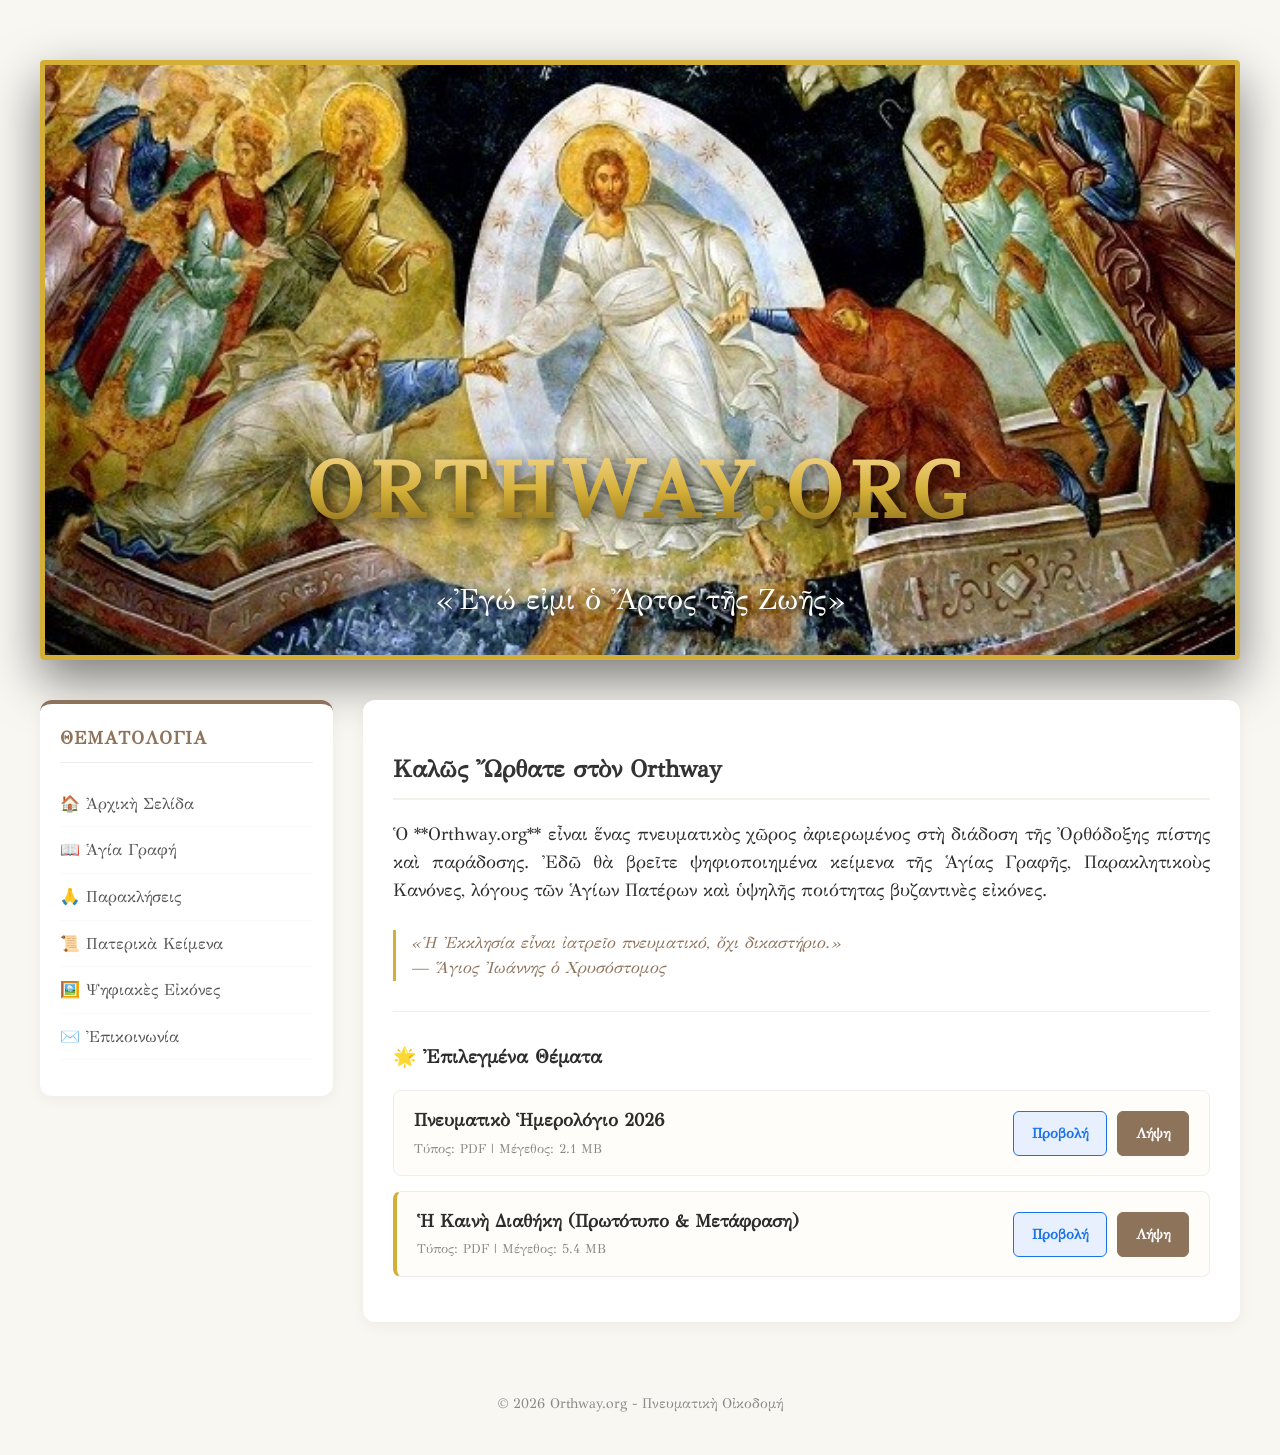
==== index.html @ e80112c0 "first" ====
<!DOCTYPE html>
<html lang="el">
<head>
    <meta charset="UTF-8">
    <meta name="viewport" content="width=device-width, initial-scale=1.0">
    <title>Orthway.org | Ἡ Ὀρθόδοξη Ὁδός</title>
    <link href="https://fonts.googleapis.com/css2?family=GFS+Didot&display=swap" rel="stylesheet">
    <link rel="stylesheet" href="style.css">
</head>
<body>

    <header class="main-header">
        <h1>Orthway.org</h1>
        <p id="quote-display">«Ἐγώ εἰμι τὸ Α καὶ τὸ Ω, ὁ πρῶτος καὶ ὁ ἔσχατος, ἡ ἀρχὴ καὶ τὸ τέλος, ὁ Ὤν καὶ ὁ Ἦν καὶ ὁ ἐρχόμενος, ὁ Παντοκράτωρ, ὁ ζῶν καὶ ἐγενόμην νεκρός, καὶ ἰδοὺ ζῶν εἰμι εἰς τοὺς αἰῶνας τῶν αἰώνων.»</p>
    </header>

    <div class="wrapper">
        <aside class="sidebar">
    <div class="sidebar-box">
        <h3>ΘΕΜΑΤΟΛΟΓΙΑ</h3>
        <ul>
            <li><a href="index.html">🏠 Ἀρχικὴ Σελίδα</a></li>
            <li><a href="biblos.html">📖 Ἁγία Γραφή</a></li>
            <li><a href="parakliseis.html">🙏 Παρακλήσεις</a></li>
            <li><a href="paterika.html">📜 Πατερικὰ Κείμενα</a></li>
            <li><a href="eikones.html">🖼️ Ψηφιακὲς Εἰκόνες</a></li>
            <li><a href="contact.html">✉️ Ἐπικοινωνία</a></li>
        </ul>
    </div>
</aside>

        <main class="main-content">
            <div class="content-card">
                <h2>Καλῶς Ὤρθατε στὸν Orthway</h2>
                <p style="font-size: 1.1rem; text-align: justify;">
                    Ὁ **Orthway.org** εἶναι ἕνας πνευματικὸς χῶρος ἀφιερωμένος στὴ διάδοση τῆς Ὀρθόδοξης πίστης καὶ παράδοσης. 
                    Ἐδῶ θὰ βρεῖτε ψηφιοποιημένα κείμενα τῆς Ἁγίας Γραφῆς, Παρακλητικοὺς Κανόνες, 
                    λόγους τῶν Ἁγίων Πατέρων καὶ ὑψηλῆς ποιότητας βυζαντινὲς εἰκόνες.
                </p>
                
                <p style="font-style: italic; color: #8e735b; border-left: 3px solid #d4af37; padding-left: 15px; margin: 25px 0;">
                    «Ἡ Ἐκκλησία εἶναι ἰατρεῖο πνευματικό, ὄχι δικαστήριο.» <br>
                    — Ἅγιος Ἰωάννης ὁ Χρυσόστομος
                </p>

                <hr style="border: 0; border-top: 1px solid #eee; margin: 30px 0;">

                <h3>🌟 Ἐπιλεγμένα Θέματα</h3>
                <div class="file-item">
                    <div class="file-info">
                        <span>Πνευματικὸ Ἡμερολόγιο 2026</span>
                        <small>Τύπος: PDF | Μέγεθος: 2.1 MB</small>
                    </div>
                    <div class="button-group">
                        <a href="arxeia/calendar_2026.pdf" target="_blank" class="btn btn-view">Προβολή</a>
                        <a href="arxeia/calendar_2026.pdf" download class="btn btn-download">Λήψη</a>
                    </div>
                </div>

                <div class="file-item" style="border-left: 4px solid #d4af37;">
                    <div class="file-info">
                        <span>Ἡ Καινὴ Διαθήκη (Πρωτότυπο & Μετάφραση)</span>
                        <small>Τύπος: PDF | Μέγεθος: 5.4 MB</small>
                    </div>
                    <div class="button-group">
                        <a href="arxeia/kaini_diathiki.pdf" target="_blank" class="btn btn-view">Προβολή</a>
                        <a href="arxeia/kaini_diathiki.pdf" download class="btn btn-download">Λήψη</a>
                    </div>
                </div>
            </div>
        </main>
    </div>

    <footer>
        &copy; 2026 Orthway.org - Πνευματικὴ Οἰκοδομή
    </footer>

    <script src="script.js"></script>
</body>
</html>
---- style.css ----
/* =========================================
   Βασικές Ρυθμίσεις Σελίδας
   ========================================= */
body {
    font-family: 'GFS Didot', 'Segoe UI', serif;
    margin: 0;
    padding: 0;
    background-color: #f9f7f2; /* Χρώμα παλαιού χαρτιού */
    color: #2c2c2c;
    line-height: 1.6;
}

/* =========================================
   Header - Η Εικόνα 1200x600 με Χρυσό Πλαίσιο
   ========================================= */
.main-header {
    background: url('anastasi.jpg');
    background-size: cover;
    background-position: center;
    
    width: 1200px;
    height: 600px;
    max-width: 95%; /* Για συμβατότητα με μικρότερες οθόνες */
    
    margin: 60px auto 40px auto; 
    border: 5px solid #d4af37; /* Χρυσό Πλαίσιο */
    box-sizing: border-box; 
    
    display: flex;
    flex-direction: column;
    padding-bottom: 520px;
    align-items: flex-end;
    
    justify-content: flex-end;
    
    align-items: center;
    
	 padding-bottom: 0px;
	 box-sizing: border-box;

    border-radius: 4px;
    box-shadow: 0 20px 50px rgba(0,0,0,0.5);
}

/* Ο Τίτλος ORTHWAY με Μεταλλικό Χρυσό Εφέ */
.main-header h1 {
    font-family: 'GFS Didot', serif;
    font-size: 5rem;
    margin: 0;
    letter-spacing: 8px;
    text-transform: uppercase;
    font-weight: bold;

    /* Gradient για εφέ χρυσού φύλλου */
    background: linear-gradient(to bottom, #f1d388 20%, #d4af37 50%, #8a6d1d 80%);
    -webkit-background-clip: text;
    -webkit-text-fill-color: transparent;
    
    /* Σκιά που δεν επηρεάζει το εσωτερικό των γραμμάτων */
    filter: drop-shadow(4px 4px 8px rgba(0,0,0,0.8));
}

/* Το Πολυτονικό Απόφθεγμα κάτω από τον τίτλο */
#quote-display {
    font-family: 'GFS Didot', serif;
    font-size: 1.8rem;
    margin-top: 25px;
    color: #ffffff;
    text-shadow: 2px 2px 10px rgba(0,0,0,1);
    max-width: 85%;
    line-height: 1.4;
    min-height: 1.6em;
    animation: fadeIn 2s;
}

@keyframes fadeIn {
    from { opacity: 0; }
    to { opacity: 1; }
}

/* =========================================
   Layout - Στήλες (Wrapper)
   ========================================= */
.wrapper {
    max-width: 1200px;
    margin: 30px auto;
    display: flex;
    gap: 30px;
    padding: 0 20px;
}

/* Αριστερή Στήλη (Sidebar) */
.sidebar {
    flex: 1;
    min-width: 250px;
}

.sidebar-box {
    background: white;
    padding: 20px;
    border-radius: 12px;
    box-shadow: 0 4px 15px rgba(0,0,0,0.05);
    border-top: 4px solid #8e735b; /* Εκκλησιαστικό καφέ/χρυσό */
}

.sidebar h3 {
    color: #8e735b;
    margin-top: 0;
    border-bottom: 1px solid #eee;
    padding-bottom: 10px;
    font-size: 1.1rem;
    letter-spacing: 1px;
}

.sidebar ul {
    list-style: none;
    padding: 0;
}

.sidebar ul li a {
    text-decoration: none;
    color: #555;
    transition: 0.3s;
    display: block;
    padding: 10px 0;
    border-bottom: 1px solid #fafafa;
}

.sidebar ul li a:hover {
    color: #8e735b;
    padding-left: 8px;
    background-color: #fdfaf5;
}

/* Κυρίως Περιεχόμενο (Δεξιά Στήλη) */
.main-content {
    flex: 3;
}

.content-card {
    background: white;
    padding: 30px;
    border-radius: 12px;
    box-shadow: 0 4px 15px rgba(0,0,0,0.05);
}

.content-card h2 {
    color: #333;
    border-bottom: 2px solid #f4f1ea;
    padding-bottom: 10px;
}

/* =========================================
   Λίστα Αρχείων & Πλήκτρα
   ========================================= */
.file-item {
    background: #fffdf9;
    border: 1px solid #eee;
    border-radius: 8px;
    padding: 15px 20px;
    margin-bottom: 15px;
    display: flex;
    justify-content: space-between;
    align-items: center;
    transition: 0.2s;
}

.file-item:hover {
    border-color: #d4af37;
    transform: translateY(-2px);
}

.file-info span {
    font-weight: bold;
    display: block;
    font-size: 1.1rem;
}

.file-info small {
    color: #888;
}

.button-group {
    display: flex;
    gap: 10px;
}

.btn {
    text-decoration: none;
    padding: 10px 18px;
    border-radius: 6px;
    font-size: 0.9rem;
    font-weight: 600;
    transition: 0.3s;
}

/* Πλήκτρο Viewer */
.btn-view {
    background-color: #e8f0fe;
    color: #1a73e8;
    border: 1px solid #1a73e8;
}

.btn-view:hover {
    background-color: #1a73e8;
    color: white;
}

/* Πλήκτρο Download */
.btn-download {
    background-color: #8e735b;
    color: white;
    border: 1px solid #8e735b;
}

.btn-download:hover {
    background-color: #6f5945;
}

/* =========================================
   Footer & Responsive
   ========================================= */
footer {
    text-align: center;
    padding: 40px;
    color: #888;
    font-size: 0.9rem;
}

@media (max-width: 900px) {
    .wrapper {
        flex-direction: column;
    }
    .main-header {
        height: 450px;
        width: 100%;
    }
    .main-header h1 {
        font-size: 2.5rem;
    }
    .file-item {
        flex-direction: column;
        gap: 15px;
        text-align: center;
    }
}
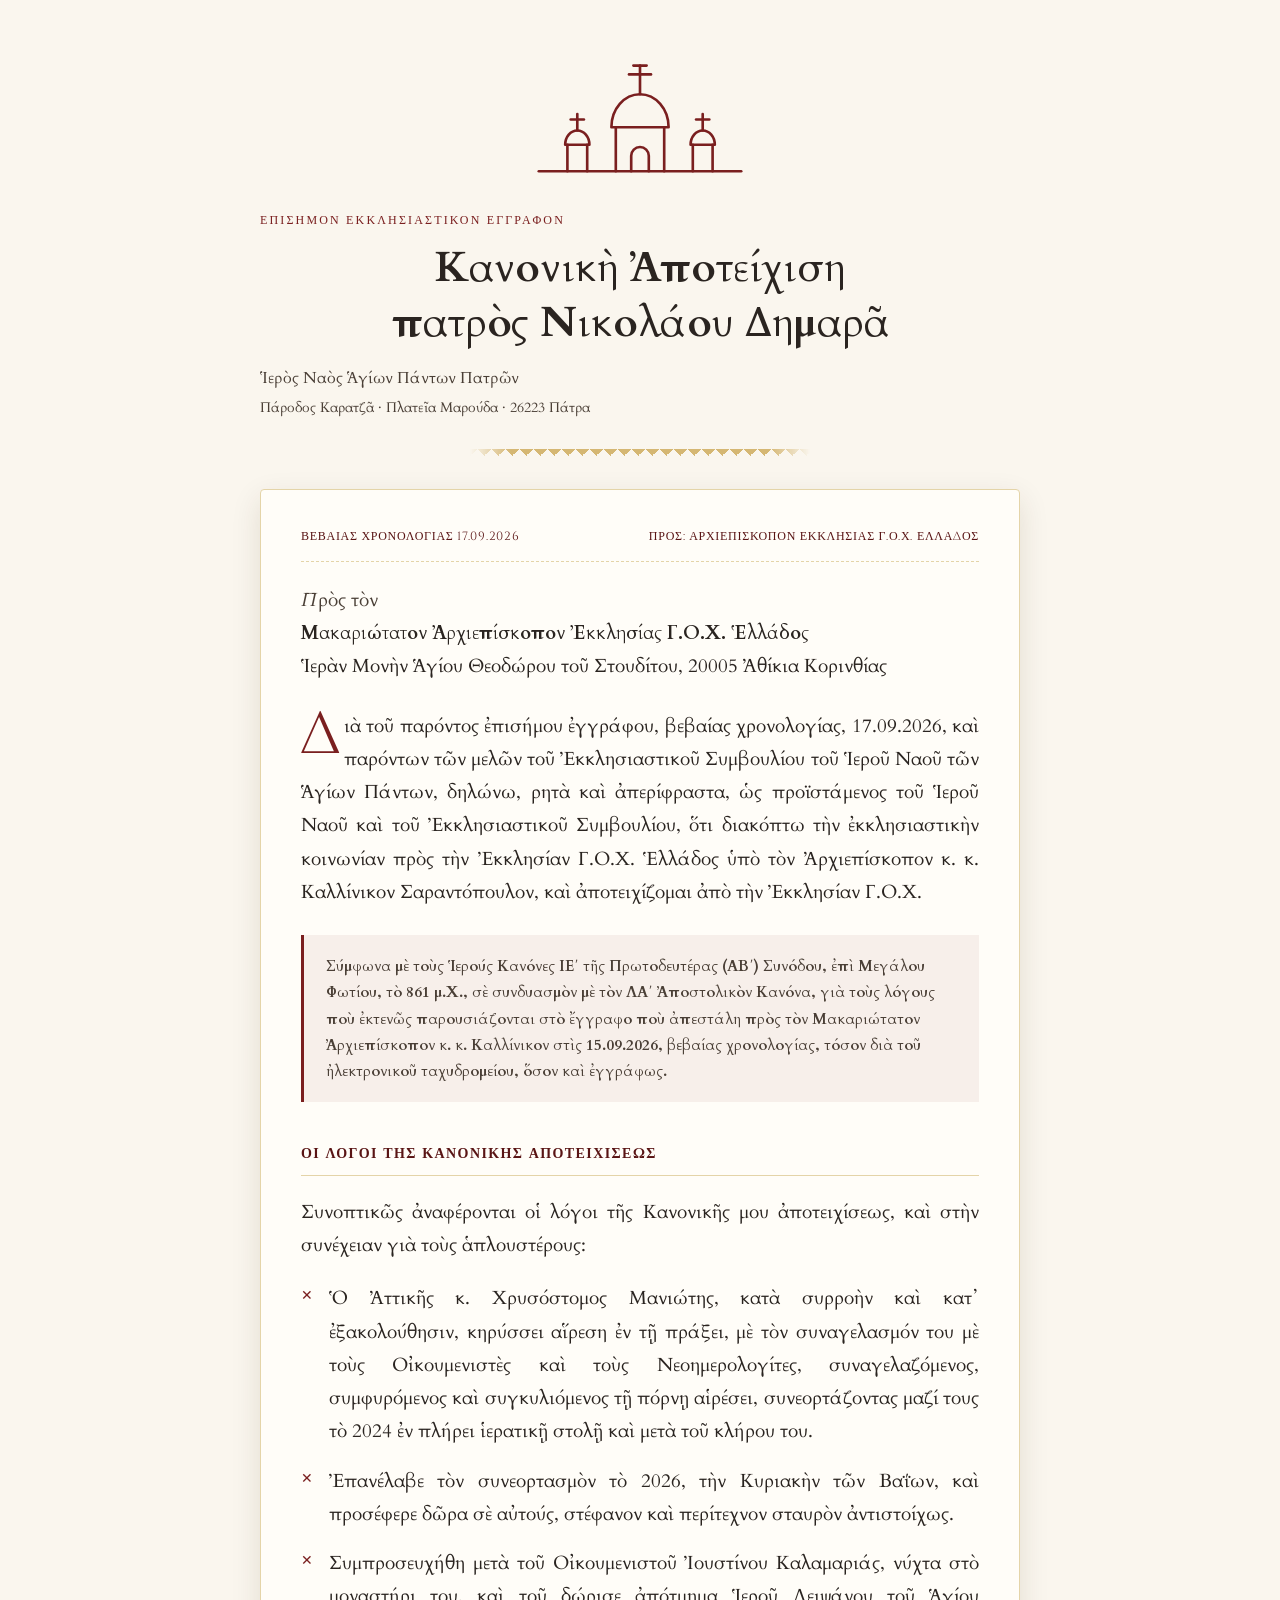
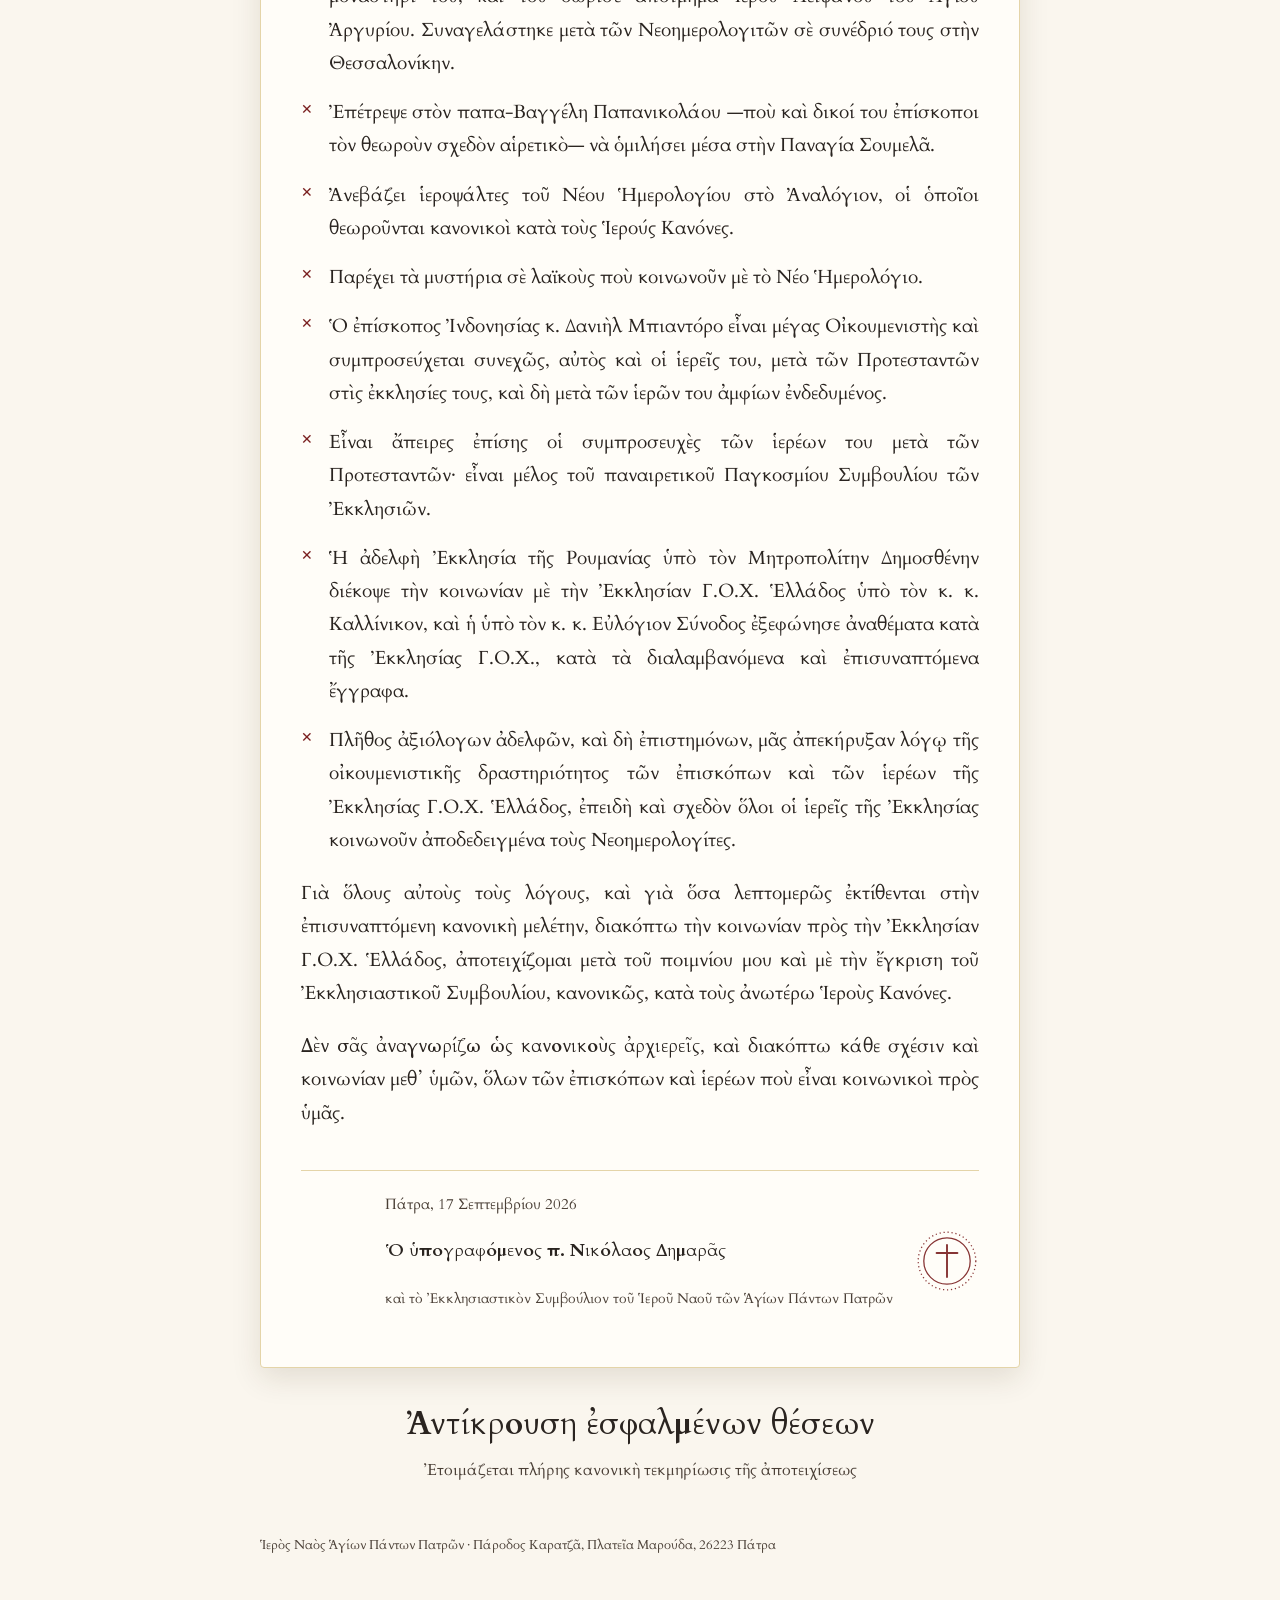
==== commit e4e09fec: "Auto-update: 2026-11-11 00:39:39" ====
--- a/index.html
+++ b/index.html
@@ -1,80 +1,477 @@
 <!DOCTYPE html>
 <html lang="el">
 <head>
-    <meta charset="UTF-8">
-    <meta name="viewport" content="width=device-width, initial-scale=1.0">
-    <title>Orthway.org | Ἡ Ὀρθόδοξη Ὁδός</title>
-    <link href="https://fonts.googleapis.com/css2?family=GFS+Didot&display=swap" rel="stylesheet">
-    <link rel="stylesheet" href="style.css">
+<meta charset="UTF-8">
+<meta name="viewport" content="width=device-width, initial-scale=1.0">
+<title>Κανονική Ἀποτείχιση — Ἱερὸς Ναὸς Ἁγίων Πάντων Πατρῶν</title>
+<meta name="description" content="Ἐπίσημη δήλωση κανονικῆς ἀποτειχίσεως τοῦ π. Νικολάου Δημαρᾶ καὶ τοῦ Ἱεροῦ Ναοῦ Ἁγίων Πάντων Πατρῶν ἀπὸ τὴν Ἐκκλησία Γ.Ο.Χ. Ἑλλάδος.">
+<link rel="preconnect" href="https://fonts.googleapis.com">
+<link rel="preconnect" href="https://fonts.gstatic.com" crossorigin>
+<link href="https://fonts.googleapis.com/css2?family=Cardo:ital@0;1&family=Cinzel:wght@600;700&display=swap" rel="stylesheet">
+<style>
+  :root {
+    --ink: #2a2420;
+    --ink-soft: #4a3f36;
+    --paper: #faf6ee;
+    --paper-panel: #fffdf8;
+    --rule: #c9a24b;
+    --rule-soft: #e4d4a8;
+    --accent: #7a1f1f;
+    --accent-dark: #591414;
+    --shadow: rgba(60, 40, 10, 0.12);
+  }
+
+  @media (prefers-color-scheme: dark) {
+    :root:not([data-theme="light"]) {
+      --ink: #ece4d6;
+      --ink-soft: #cfc3ae;
+      --paper: #1b1712;
+      --paper-panel: #241f18;
+      --rule: #c9a24b;
+      --rule-soft: #4a3f2a;
+      --accent: #e2a15c;
+      --accent-dark: #d99a4e;
+      --shadow: rgba(0, 0, 0, 0.4);
+    }
+  }
+  :root[data-theme="dark"] {
+    --ink: #ece4d6;
+    --ink-soft: #cfc3ae;
+    --paper: #1b1712;
+    --paper-panel: #241f18;
+    --rule: #c9a24b;
+    --rule-soft: #4a3f2a;
+    --accent: #e2a15c;
+    --accent-dark: #d99a4e;
+    --shadow: rgba(0, 0, 0, 0.4);
+  }
+
+  * { box-sizing: border-box; }
+
+  html, body {
+    margin: 0;
+    padding: 0;
+    background: var(--paper);
+    color: var(--ink);
+  }
+
+  body {
+    font-family: 'Cardo', 'Times New Roman', serif;
+    font-size: 19px;
+    line-height: 1.75;
+    padding: 0 16px 64px;
+  }
+
+  .hero {
+    max-width: 760px;
+    margin: 0 auto;
+    padding: 48px 16px 0;
+    text-align: center;
+  }
+  .hero svg {
+    width: 220px;
+    height: auto;
+    color: var(--accent);
+  }
+
+  .divider {
+    height: 14px;
+    max-width: 340px;
+    margin: 26px auto;
+    background-image:
+      linear-gradient(135deg, var(--rule) 25%, transparent 25%),
+      linear-gradient(225deg, var(--rule) 25%, transparent 25%);
+    background-position: 0 0, 0 0;
+    background-size: 14px 14px;
+    background-repeat: repeat-x;
+    opacity: 0.75;
+    mask-image: linear-gradient(90deg, transparent, #000 12%, #000 88%, transparent);
+  }
+
+  header {
+    max-width: 760px;
+    margin: 8px auto 0;
+    text-align: center;
+  }
+
+  .kicker {
+    font-family: 'Cinzel', serif;
+    font-size: 12px;
+    letter-spacing: 0.18em;
+    color: var(--accent);
+    text-transform: uppercase;
+    margin: 0 0 10px;
+  }
+
+  h1 {
+    font-family: 'Cardo', serif;
+    font-weight: 700;
+    font-size: clamp(28px, 5.5vw, 42px);
+    line-height: 1.3;
+    color: var(--ink);
+    margin: 0 0 14px;
+  }
+
+  .parish {
+    font-size: 16px;
+    color: var(--ink-soft);
+    margin: 0 0 4px;
+  }
+
+  .address {
+    font-size: 14px;
+    color: var(--ink-soft);
+    margin: 0 0 28px;
+  }
+
+  main {
+    max-width: 760px;
+    margin: 0 auto;
+  }
+
+  .doc-panel {
+    background: var(--paper-panel);
+    border: 1px solid var(--rule-soft);
+    border-radius: 4px;
+    padding: 36px 40px;
+    box-shadow: 0 10px 30px var(--shadow);
+  }
+
+  .doc-meta {
+    display: flex;
+    flex-wrap: wrap;
+    gap: 8px 24px;
+    justify-content: space-between;
+    font-family: 'Cinzel', serif;
+    font-size: 12px;
+    letter-spacing: 0.06em;
+    color: var(--accent-dark);
+    text-transform: uppercase;
+    margin-bottom: 22px;
+    padding-bottom: 14px;
+    border-bottom: 1px dashed var(--rule-soft);
+  }
+
+  .salutation {
+    font-style: italic;
+    color: var(--ink-soft);
+    margin: 0 0 6px;
+  }
+
+  .recipient {
+    margin: 0 0 26px;
+  }
+  .recipient strong { color: var(--ink); }
+
+  .drop-cap::first-letter {
+    font-family: 'Cinzel', serif;
+    font-size: 3.1em;
+    float: left;
+    line-height: 0.85;
+    padding: 0.03em 0.08em 0 0;
+    color: var(--accent);
+  }
+
+  p { margin: 0 0 20px; text-align: justify; hyphens: auto; }
+
+  .declaration {
+    background: rgba(122, 31, 31, 0.06);
+    border-left: 3px solid var(--accent);
+    padding: 18px 22px;
+    margin: 26px 0 30px;
+    font-weight: 600;
+  }
+  :root[data-theme="dark"] .declaration,
+  @media (prefers-color-scheme: dark) { .declaration { background: rgba(226, 161, 92, 0.08); } }
+
+  .canons {
+    font-size: 15px;
+    color: var(--ink-soft);
+  }
+
+  h2.section {
+    font-family: 'Cinzel', serif;
+    font-size: 14px;
+    letter-spacing: 0.1em;
+    text-transform: uppercase;
+    color: var(--accent-dark);
+    border-bottom: 1px solid var(--rule-soft);
+    padding-bottom: 8px;
+    margin: 40px 0 20px;
+  }
+
+  ul.reasons {
+    padding-left: 0;
+    list-style: none;
+    margin: 0 0 20px;
+  }
+  ul.reasons li {
+    position: relative;
+    padding-left: 28px;
+    margin-bottom: 16px;
+    text-align: justify;
+  }
+  ul.reasons li::before {
+    content: "✕";
+    position: absolute;
+    left: 0; top: 2px;
+    color: var(--accent);
+    font-size: 14px;
+  }
+
+  .signature {
+    margin-top: 40px;
+    padding-top: 20px;
+    border-top: 1px solid var(--rule-soft);
+    display: flex;
+    align-items: center;
+    justify-content: flex-end;
+    gap: 22px;
+    text-align: right;
+  }
+  .seal {
+    flex-shrink: 0;
+    width: 64px;
+    height: 64px;
+    color: var(--accent);
+    opacity: 0.9;
+  }
+  .signature .place-date {
+    font-size: 15px;
+    color: var(--ink-soft);
+    margin-bottom: 18px;
+  }
+  .signature .names {
+    font-weight: 700;
+    font-size: 18px;
+  }
+  .signature .title2 {
+    font-size: 14px;
+    color: var(--ink-soft);
+  }
+
+  .attachment {
+    max-width: 760px;
+    margin: 36px auto 0;
+    text-align: center;
+  }
+  .attachment h2 {
+    margin: 0 0 10px;
+    color: var(--ink);
+    font-family: 'Cardo', serif;
+    font-size: clamp(24px, 4vw, 32px);
+    line-height: 1.3;
+  }
+  .attachment > p {
+    max-width: 640px;
+    margin: 0 auto 22px;
+    color: var(--ink-soft);
+    font-size: 16px;
+    text-align: center;
+  }
+  .attachment-actions {
+    display: flex;
+    flex-wrap: wrap;
+    justify-content: center;
+    gap: 10px;
+  }
+  .attachment .attachment-link {
+    display: inline-flex;
+    align-items: center;
+    gap: 10px;
+    font-family: 'Cinzel', serif;
+    font-size: 13px;
+    letter-spacing: 0.06em;
+    text-transform: uppercase;
+    text-decoration: none;
+    color: var(--paper-panel);
+    background: var(--accent);
+    padding: 14px 28px;
+    border-radius: 3px;
+    transition: background 0.15s ease;
+  }
+  .attachment .attachment-link:hover { background: var(--accent-dark); }
+  .attachment .attachment-link.secondary {
+    border: 1px solid var(--accent);
+    background: transparent;
+    color: var(--accent-dark);
+  }
+  .attachment .attachment-link.secondary:hover {
+    background: rgba(122, 31, 31, 0.08);
+  }
+
+  .page-index {
+    margin-top: 26px;
+    padding: 22px;
+    border: 1px solid var(--rule-soft);
+    border-radius: 4px;
+    background: var(--paper-panel);
+    box-shadow: 0 8px 24px var(--shadow);
+  }
+  .page-index-title {
+    display: block;
+    margin-bottom: 14px;
+    color: var(--accent-dark);
+    font-family: 'Cinzel', serif;
+    font-size: 12px;
+    letter-spacing: 0.08em;
+    text-transform: uppercase;
+  }
+  .page-links {
+    display: grid;
+    grid-template-columns: repeat(auto-fit, minmax(42px, 1fr));
+    gap: 7px;
+  }
+  .page-links a {
+    display: flex;
+    min-height: 40px;
+    align-items: center;
+    justify-content: center;
+    border: 1px solid var(--rule-soft);
+    border-radius: 3px;
+    color: var(--accent-dark);
+    font-family: 'Cinzel', serif;
+    font-size: 12px;
+    text-decoration: none;
+    transition: border-color 0.15s ease, background 0.15s ease;
+  }
+  .page-links a:hover {
+    border-color: var(--rule);
+    background: rgba(201, 162, 75, 0.12);
+  }
+
+  footer {
+    max-width: 760px;
+    margin: 50px auto 0;
+    text-align: center;
+    font-size: 13px;
+    color: var(--ink-soft);
+  }
+
+  @media (max-width: 600px) {
+    .doc-panel { padding: 26px 20px; }
+    body { font-size: 17px; }
+    .signature { flex-direction: column-reverse; text-align: center; }
+    .hero svg { width: 160px; }
+    .attachment-actions { align-items: stretch; flex-direction: column; }
+    .attachment .attachment-link { justify-content: center; }
+    .page-index { padding: 16px 12px; }
+  }
+
+  @media print {
+    body { background: #fff; color: #000; }
+    .doc-panel { box-shadow: none; border: none; }
+    .attachment { display: none; }
+  }
+</style>
 </head>
 <body>
 
-    <header class="main-header">
-        <h1>Orthway.org</h1>
-        <p id="quote-display">«Ἐγώ εἰμι τὸ Α καὶ τὸ Ω, ὁ πρῶτος καὶ ὁ ἔσχατος, ἡ ἀρχὴ καὶ τὸ τέλος, ὁ Ὤν καὶ ὁ Ἦν καὶ ὁ ἐρχόμενος, ὁ Παντοκράτωρ, ὁ ζῶν καὶ ἐγενόμην νεκρός, καὶ ἰδοὺ ζῶν εἰμι εἰς τοὺς αἰῶνας τῶν αἰώνων.»</p>
-    </header>
-
-    <div class="wrapper">
-        <aside class="sidebar">
-    <div class="sidebar-box">
-        <h3>ΘΕΜΑΤΟΛΟΓΙΑ</h3>
-        <ul>
-            <li><a href="index.html">🏠 Ἀρχικὴ Σελίδα</a></li>
-            <li><a href="biblos.html">📖 Ἁγία Γραφή</a></li>
-            <li><a href="parakliseis.html">🙏 Παρακλήσεις</a></li>
-            <li><a href="paterika.html">📜 Πατερικὰ Κείμενα</a></li>
-            <li><a href="eikones.html">🖼️ Ψηφιακὲς Εἰκόνες</a></li>
-            <li><a href="contact.html">✉️ Ἐπικοινωνία</a></li>
-        </ul>
+<div class="hero" aria-hidden="true">
+  <svg viewBox="0 0 200 130" fill="none" stroke="currentColor" stroke-width="2.4" stroke-linecap="round" stroke-linejoin="round">
+    <!-- ground / roofline -->
+    <line x1="8" y1="112" x2="192" y2="112"/>
+    <!-- left cupola -->
+    <line x1="34" y1="112" x2="34" y2="88"/>
+    <line x1="52" y1="112" x2="52" y2="88"/>
+    <path d="M32,88 A11,13 0 0 1 54,88 Z"/>
+    <line x1="43" y1="75" x2="43" y2="60"/>
+    <line x1="37" y1="65" x2="49" y2="65"/>
+    <!-- right cupola -->
+    <line x1="148" y1="112" x2="148" y2="88"/>
+    <line x1="166" y1="112" x2="166" y2="88"/>
+    <path d="M146,88 A11,13 0 0 1 168,88 Z"/>
+    <line x1="157" y1="75" x2="157" y2="60"/>
+    <line x1="151" y1="65" x2="163" y2="65"/>
+    <!-- central drum -->
+    <line x1="78" y1="112" x2="78" y2="72"/>
+    <line x1="122" y1="112" x2="122" y2="72"/>
+    <!-- central dome -->
+    <path d="M74,72 A26,30 0 0 1 126,72 Z"/>
+    <!-- central cross -->
+    <line x1="100" y1="42" x2="100" y2="16"/>
+    <line x1="90" y1="24" x2="110" y2="24"/>
+    <line x1="94" y1="16" x2="106" y2="16"/>
+    <!-- door -->
+    <path d="M92,112 L92,98 A8,8 0 0 1 108,98 L108,112"/>
+  </svg>
+</div>
+
+<header>
+  <p class="kicker">Ἐπίσημον Ἐκκλησιαστικὸν Ἔγγραφον</p>
+  <h1>Κανονικὴ Ἀποτείχιση<br>πατρὸς Νικολάου Δημαρᾶ</h1>
+  <p class="parish">Ἱερὸς Ναὸς Ἁγίων Πάντων Πατρῶν</p>
+  <p class="address">Πάροδος Καρατζᾶ · Πλατεῖα Μαρούδα · 26223 Πάτρα</p>
+  <div class="divider"></div>
+</header>
+
+<main>
+  <div class="doc-panel">
+    <div class="doc-meta">
+      <span>Βεβαίας χρονολογίας 17.09.2026</span>
+      <span>Πρὸς: Ἀρχιεπίσκοπον Ἐκκλησίας Γ.Ο.Χ. Ἑλλάδος</span>
     </div>
-</aside>
-
-        <main class="main-content">
-            <div class="content-card">
-                <h2>Καλῶς Ὤρθατε στὸν Orthway</h2>
-                <p style="font-size: 1.1rem; text-align: justify;">
-                    Ὁ **Orthway.org** εἶναι ἕνας πνευματικὸς χῶρος ἀφιερωμένος στὴ διάδοση τῆς Ὀρθόδοξης πίστης καὶ παράδοσης. 
-                    Ἐδῶ θὰ βρεῖτε ψηφιοποιημένα κείμενα τῆς Ἁγίας Γραφῆς, Παρακλητικοὺς Κανόνες, 
-                    λόγους τῶν Ἁγίων Πατέρων καὶ ὑψηλῆς ποιότητας βυζαντινὲς εἰκόνες.
-                </p>
-                
-                <p style="font-style: italic; color: #8e735b; border-left: 3px solid #d4af37; padding-left: 15px; margin: 25px 0;">
-                    «Ἡ Ἐκκλησία εἶναι ἰατρεῖο πνευματικό, ὄχι δικαστήριο.» <br>
-                    — Ἅγιος Ἰωάννης ὁ Χρυσόστομος
-                </p>
-
-                <hr style="border: 0; border-top: 1px solid #eee; margin: 30px 0;">
-
-                <h3>🌟 Ἐπιλεγμένα Θέματα</h3>
-                <div class="file-item">
-                    <div class="file-info">
-                        <span>Πνευματικὸ Ἡμερολόγιο 2026</span>
-                        <small>Τύπος: PDF | Μέγεθος: 2.1 MB</small>
-                    </div>
-                    <div class="button-group">
-                        <a href="arxeia/calendar_2026.pdf" target="_blank" class="btn btn-view">Προβολή</a>
-                        <a href="arxeia/calendar_2026.pdf" download class="btn btn-download">Λήψη</a>
-                    </div>
-                </div>
-
-                <div class="file-item" style="border-left: 4px solid #d4af37;">
-                    <div class="file-info">
-                        <span>Ἡ Καινὴ Διαθήκη (Πρωτότυπο & Μετάφραση)</span>
-                        <small>Τύπος: PDF | Μέγεθος: 5.4 MB</small>
-                    </div>
-                    <div class="button-group">
-                        <a href="arxeia/kaini_diathiki.pdf" target="_blank" class="btn btn-view">Προβολή</a>
-                        <a href="arxeia/kaini_diathiki.pdf" download class="btn btn-download">Λήψη</a>
-                    </div>
-                </div>
-            </div>
-        </main>
+
+    <p class="recipient">
+      <span class="salutation">Πρὸς τὸν</span><br>
+      <strong>Μακαριώτατον Ἀρχιεπίσκοπον Ἐκκλησίας Γ.Ο.Χ. Ἑλλάδος</strong><br>
+      Ἱερὰν Μονὴν Ἁγίου Θεοδώρου τοῦ Στουδίτου, 20005 Ἀθίκια Κορινθίας
+    </p>
+
+    <p class="drop-cap">
+      Διὰ τοῦ παρόντος ἐπισήμου ἐγγράφου, βεβαίας χρονολογίας, 17.09.2026, καὶ παρόντων τῶν μελῶν τοῦ Ἐκκλησιαστικοῦ Συμβουλίου τοῦ Ἱεροῦ Ναοῦ τῶν Ἁγίων Πάντων, δηλώνω, ρητὰ καὶ ἀπερίφραστα, ὡς προϊστάμενος τοῦ Ἱεροῦ Ναοῦ καὶ τοῦ Ἐκκλησιαστικοῦ Συμβουλίου, ὅτι διακόπτω τὴν ἐκκλησιαστικὴν κοινωνίαν πρὸς τὴν Ἐκκλησίαν Γ.Ο.Χ. Ἑλλάδος ὑπὸ τὸν Ἀρχιεπίσκοπον κ. κ. Καλλίνικον Σαραντόπουλον, καὶ ἀποτειχίζομαι ἀπὸ τὴν Ἐκκλησίαν Γ.Ο.Χ.
+    </p>
+
+    <div class="declaration canons">
+      Σύμφωνα μὲ τοὺς Ἱερούς Κανόνες ΙΕ΄ τῆς Πρωτοδευτέρας (ΑΒ΄) Συνόδου, ἐπὶ Μεγάλου Φωτίου, τὸ 861 μ.Χ., σὲ συνδυασμὸν μὲ τὸν ΛΑ΄ Ἀποστολικὸν Κανόνα, γιὰ τοὺς λόγους ποὺ ἐκτενῶς παρουσιάζονται στὸ ἔγγραφο ποὺ ἀπεστάλη πρὸς τὸν Μακαριώτατον Ἀρχιεπίσκοπον κ. κ. Καλλίνικον στὶς 15.09.2026, βεβαίας χρονολογίας, τόσον διὰ τοῦ ἠλεκτρονικοῦ ταχυδρομείου, ὅσον καὶ ἐγγράφως.
     </div>
 
-    <footer>
-        &copy; 2026 Orthway.org - Πνευματικὴ Οἰκοδομή
-    </footer>
-
-    <script src="script.js"></script>
+    <h2 class="section">Οἱ λόγοι τῆς κανονικῆς ἀποτειχίσεως</h2>
+
+    <p>Συνοπτικῶς ἀναφέρονται οἱ λόγοι τῆς Κανονικῆς μου ἀποτειχίσεως, καὶ στὴν συνέχειαν γιὰ τοὺς ἁπλουστέρους:</p>
+
+    <ul class="reasons">
+      <li>Ὁ Ἀττικῆς κ. Χρυσόστομος Μανιώτης, κατὰ συρροὴν καὶ κατ᾿ ἐξακολούθησιν, κηρύσσει αἵρεση ἐν τῇ πράξει, μὲ τὸν συναγελασμόν του μὲ τοὺς Οἰκουμενιστὲς καὶ τοὺς Νεοημερολογίτες, συναγελαζόμενος, συμφυρόμενος καὶ συγκυλιόμενος τῇ πόρνῃ αἱρέσει, συνεορτάζοντας μαζί τους τὸ 2024 ἐν πλήρει ἱερατικῇ στολῇ καὶ μετὰ τοῦ κλήρου του.</li>
+      <li>Ἐπανέλαβε τὸν συνεορτασμὸν τὸ 2026, τὴν Κυριακὴν τῶν Βαΐων, καὶ προσέφερε δῶρα σὲ αὐτούς, στέφανον καὶ περίτεχνον σταυρὸν ἀντιστοίχως.</li>
+      <li>Συμπροσευχήθη μετὰ τοῦ Οἰκουμενιστοῦ Ἰουστίνου Καλαμαριάς, νύχτα στὸ μοναστήρι του, καὶ τοῦ δώρισε ἀπότμημα Ἱεροῦ Λειψάνου τοῦ Ἁγίου Ἀργυρίου. Συναγελάστηκε μετὰ τῶν Νεοημερολογιτῶν σὲ συνέδριό τους στὴν Θεσσαλονίκην.</li>
+      <li>Ἐπέτρεψε στὸν παπα-Βαγγέλη Παπανικολάου —ποὺ καὶ δικοί του ἐπίσκοποι τὸν θεωροὺν σχεδὸν αἱρετικὸ— νὰ ὁμιλήσει μέσα στὴν Παναγία Σουμελᾶ.</li>
+      <li>Ἀνεβάζει ἱεροψάλτες τοῦ Νέου Ἡμερολογίου στὸ Ἀναλόγιον, οἱ ὁποῖοι θεωροῦνται κανονικοὶ κατὰ τοὺς Ἱερούς Κανόνες.</li>
+      <li>Παρέχει τὰ μυστήρια σὲ λαϊκοὺς ποὺ κοινωνοῦν μὲ τὸ Νέο Ἡμερολόγιο.</li>
+      <li>Ὁ ἐπίσκοπος Ἰνδονησίας κ. Δανιὴλ Μπιαντόρο εἶναι μέγας Οἰκουμενιστὴς καὶ συμπροσεύχεται συνεχῶς, αὐτὸς καὶ οἱ ἱερεῖς του, μετὰ τῶν Προτεσταντῶν στὶς ἐκκλησίες τους, καὶ δὴ μετὰ τῶν ἱερῶν του ἀμφίων ἐνδεδυμένος.</li>
+      <li>Εἶναι ἄπειρες ἐπίσης οἱ συμπροσευχὲς τῶν ἱερέων του μετὰ τῶν Προτεσταντῶν· εἶναι μέλος τοῦ παναιρετικοῦ Παγκοσμίου Συμβουλίου τῶν Ἐκκλησιῶν.</li>
+      <li>Ἡ ἀδελφὴ Ἐκκλησία τῆς Ρουμανίας ὑπὸ τὸν Μητροπολίτην Δημοσθένην διέκοψε τὴν κοινωνίαν μὲ τὴν Ἐκκλησίαν Γ.Ο.Χ. Ἑλλάδος ὑπὸ τὸν κ. κ. Καλλίνικον, καὶ ἡ ὑπὸ τὸν κ. κ. Εὐλόγιον Σύνοδος ἐξεφώνησε ἀναθέματα κατὰ τῆς Ἐκκλησίας Γ.Ο.Χ., κατὰ τὰ διαλαμβανόμενα καὶ ἐπισυναπτόμενα ἔγγραφα.</li>
+      <li>Πλῆθος ἀξιόλογων ἀδελφῶν, καὶ δὴ ἐπιστημόνων, μᾶς ἀπεκήρυξαν λόγῳ τῆς οἰκουμενιστικῆς δραστηριότητος τῶν ἐπισκόπων καὶ τῶν ἱερέων τῆς Ἐκκλησίας Γ.Ο.Χ. Ἑλλάδος, ἐπειδὴ καὶ σχεδὸν ὅλοι οἱ ἱερεῖς τῆς Ἐκκλησίας κοινωνοῦν ἀποδεδειγμένα τοὺς Νεοημερολογίτες.</li>
+    </ul>
+
+    <p>Γιὰ ὅλους αὐτοὺς τοὺς λόγους, καὶ γιὰ ὅσα λεπτομερῶς ἐκτίθενται στὴν ἐπισυναπτόμενη κανονικὴ μελέτην, διακόπτω τὴν κοινωνίαν πρὸς τὴν Ἐκκλησίαν Γ.Ο.Χ. Ἑλλάδος, ἀποτειχίζομαι μετὰ τοῦ ποιμνίου μου καὶ μὲ τὴν ἔγκριση τοῦ Ἐκκλησιαστικοῦ Συμβουλίου, κανονικῶς, κατὰ τοὺς ἀνωτέρω Ἱεροὺς Κανόνες.</p>
+
+    <p><strong>Δὲν σᾶς ἀναγνωρίζω ὡς κανονικοὺς ἀρχιερεῖς</strong>, καὶ διακόπτω κάθε σχέσιν καὶ κοινωνίαν μεθ᾿ ὑμῶν, ὅλων τῶν ἐπισκόπων καὶ ἱερέων ποὺ εἶναι κοινωνικοὶ πρὸς ὑμᾶς.</p>
+
+    <div class="signature">
+      <div>
+        <p class="place-date">Πάτρα, 17 Σεπτεμβρίου 2026</p>
+        <p class="names">Ὁ ὑπογραφόμενος π. Νικόλαος Δημαρᾶς</p>
+        <p class="title2">καὶ τὸ Ἐκκλησιαστικὸν Συμβούλιον τοῦ Ἱεροῦ Ναοῦ τῶν Ἁγίων Πάντων Πατρῶν</p>
+      </div>
+      <svg class="seal" viewBox="0 0 80 80" fill="none" stroke="currentColor" aria-hidden="true">
+        <circle cx="40" cy="40" r="36" stroke-width="1.6" stroke-dasharray="1.5 3.5"/>
+        <circle cx="40" cy="40" r="29" stroke-width="1.6"/>
+        <line x1="40" y1="20" x2="40" y2="60" stroke-width="2.4" stroke-linecap="round"/>
+        <line x1="27" y1="30" x2="53" y2="30" stroke-width="2.4" stroke-linecap="round"/>
+      </svg>
+    </div>
+  </div>
+
+  <section class="attachment" id="apot-pages" aria-labelledby="apot-pages-title">
+    <h2 id="apot-pages-title">Ἀντίκρουση ἐσφαλμένων θέσεων</h2>
+    <p>Ἐτοιμάζεται πλήρης κανονικὴ τεκμηρίωσις τῆς ἀποτειχίσεως</p>
+
+  </section>
+
+  <footer>
+    <p>Ἱερὸς Ναὸς Ἁγίων Πάντων Πατρῶν · Πάροδος Καρατζᾶ, Πλατεῖα Μαρούδα, 26223 Πάτρα</p>
+  </footer>
+</main>
+
 </body>
-</html>+</html>
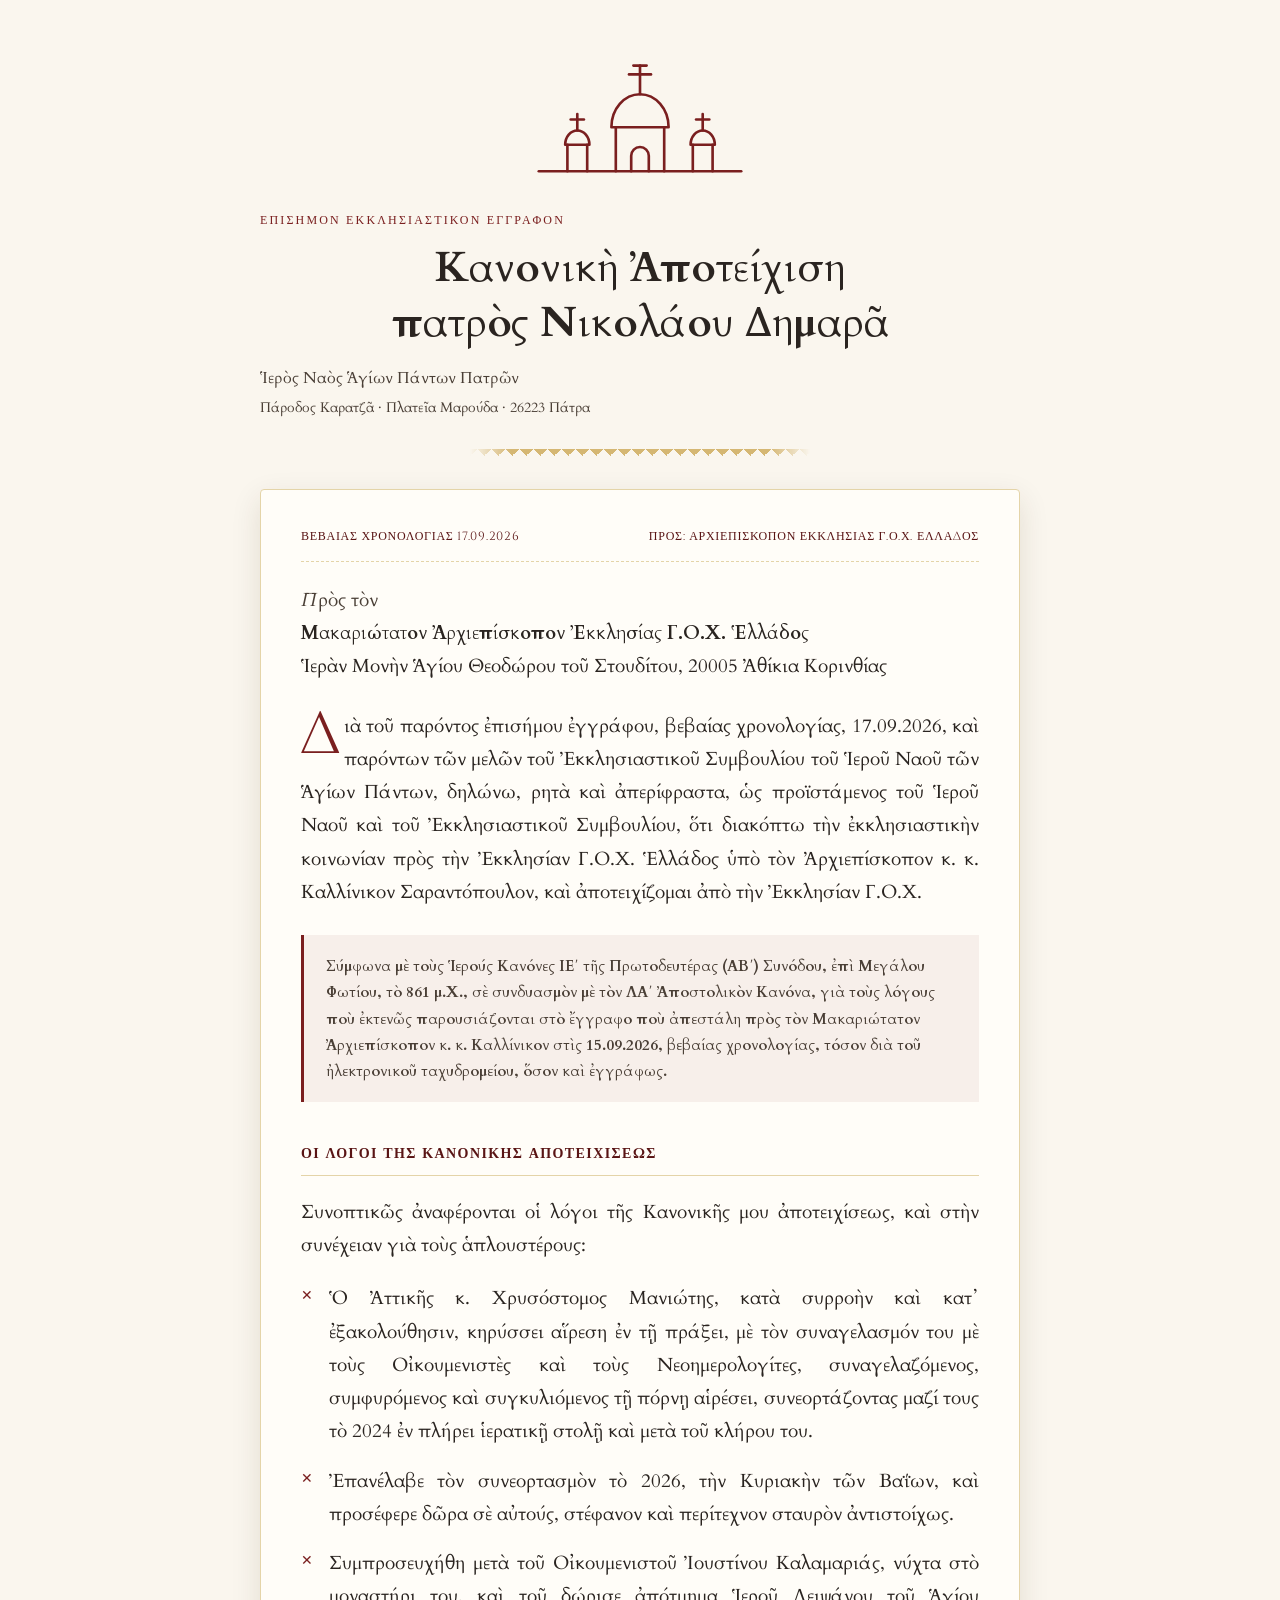
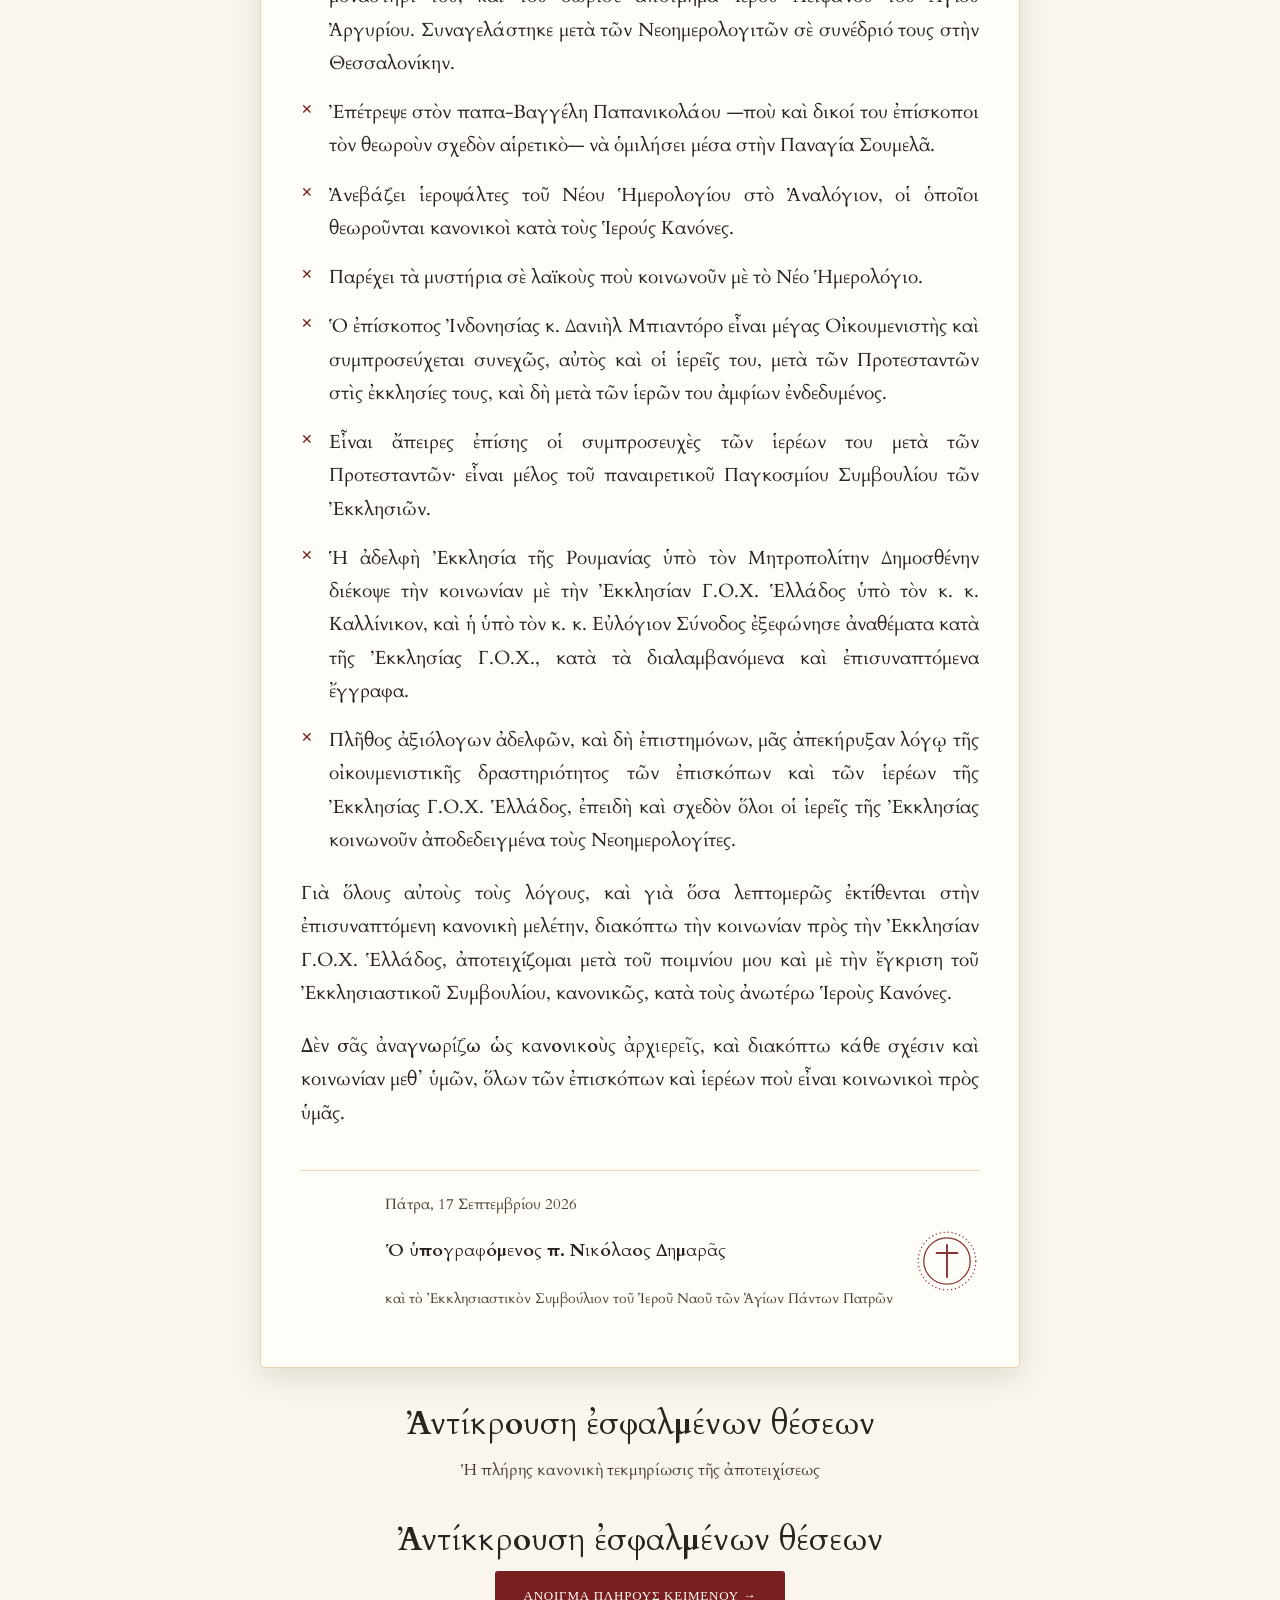
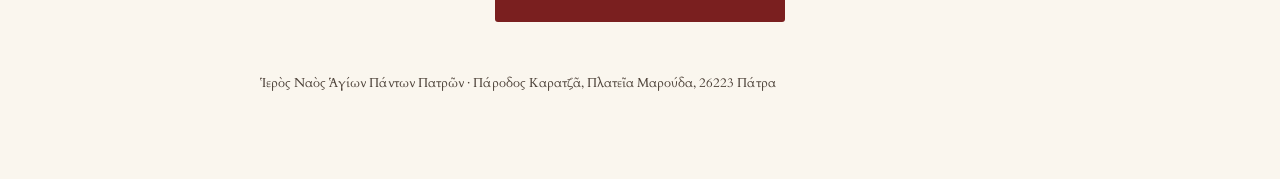
==== commit 9686dc07: "Auto-update: 2026-11-13 08:46:50" ====
--- a/index.html
+++ b/index.html
@@ -464,8 +464,13 @@
 
   <section class="attachment" id="apot-pages" aria-labelledby="apot-pages-title">
     <h2 id="apot-pages-title">Ἀντίκρουση ἐσφαλμένων θέσεων</h2>
-    <p>Ἐτοιμάζεται πλήρης κανονικὴ τεκμηρίωσις τῆς ἀποτειχίσεως</p>
-
+    <p>Ἡ πλήρης κανονικὴ τεκμηρίωσις τῆς ἀποτειχίσεως </p>
+
+  <section class="attachment" id="antikkrousi-website" aria-labelledby="antikkrousi-website-title">
+    <h2 id="antikkrousi-website-title">Ἀντίκκρουση ἐσφαλμένων θέσεων </h2>
+    <div class="attachment-actions">
+      <a class="attachment-link" href="antikkrousi-website/index.html">Ἄνοιγμα πλήρους κειμένου →</a>
+    </div>
   </section>
 
   <footer>
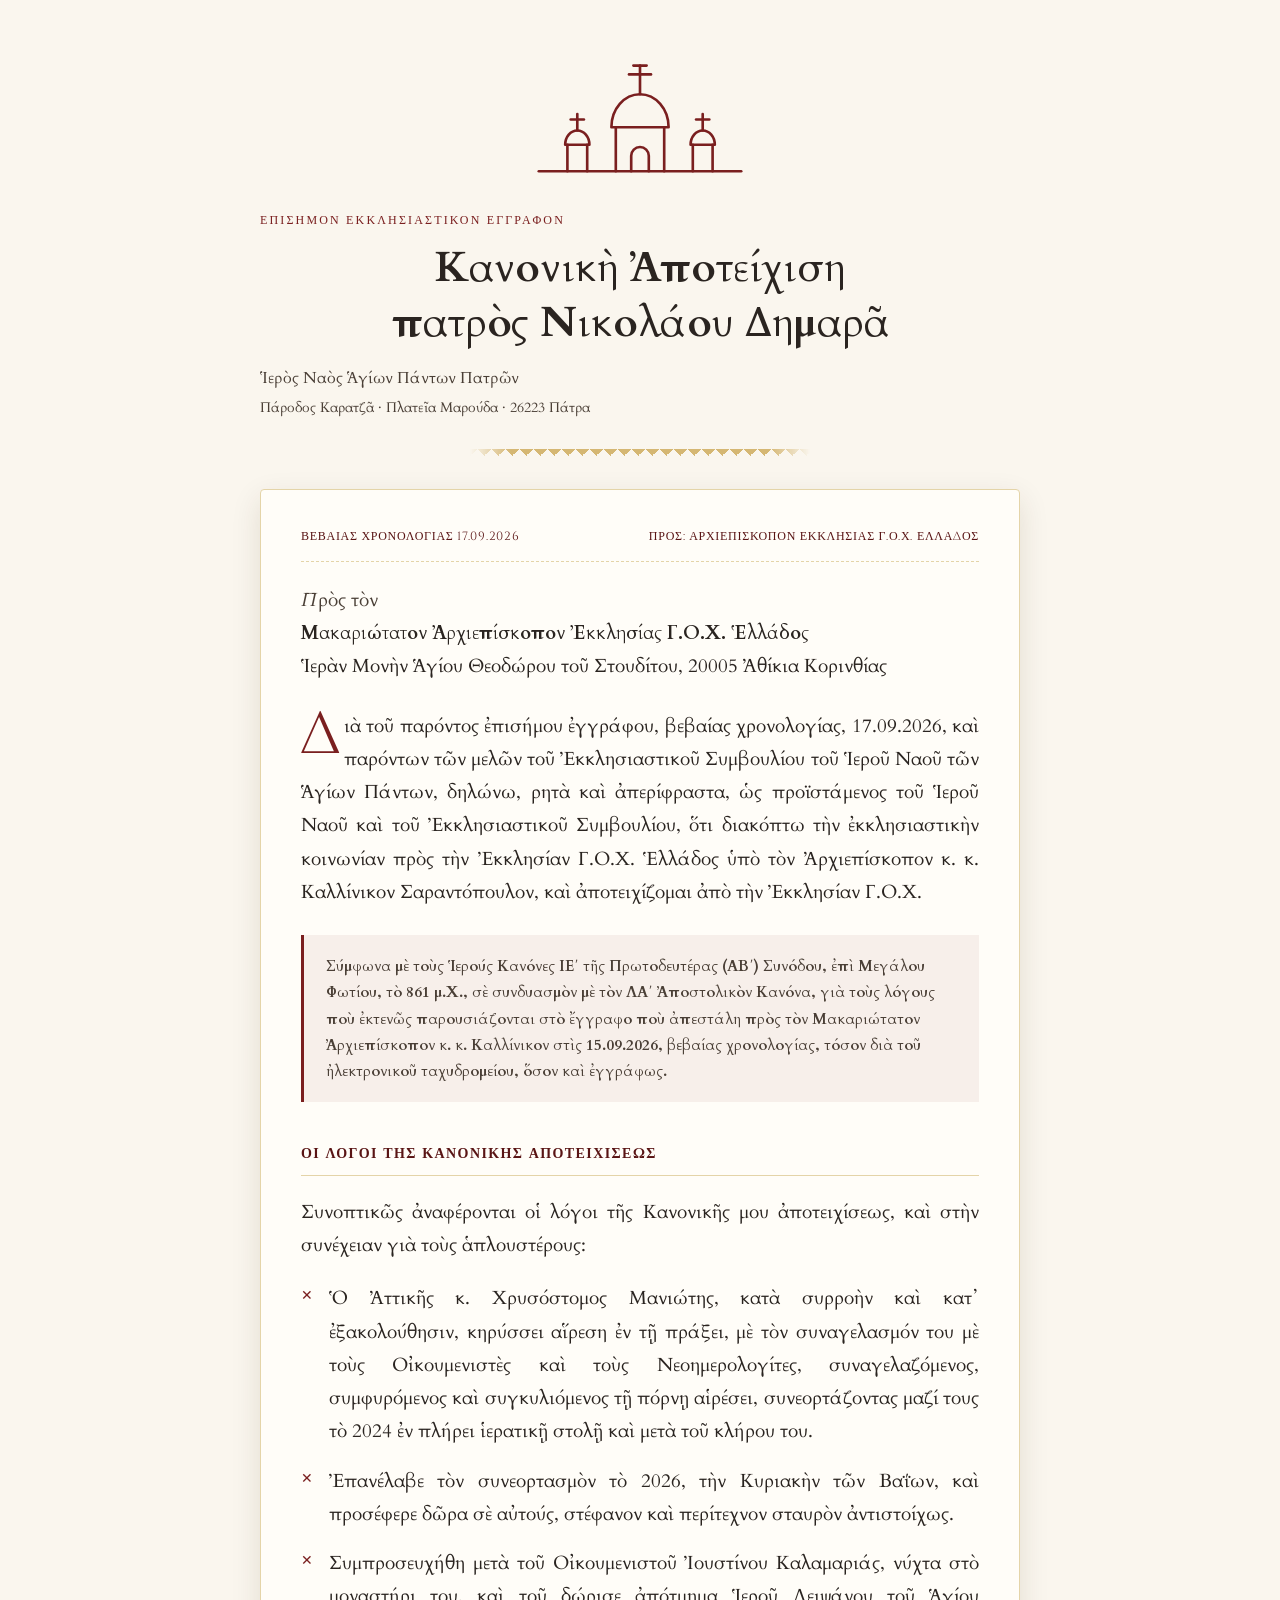
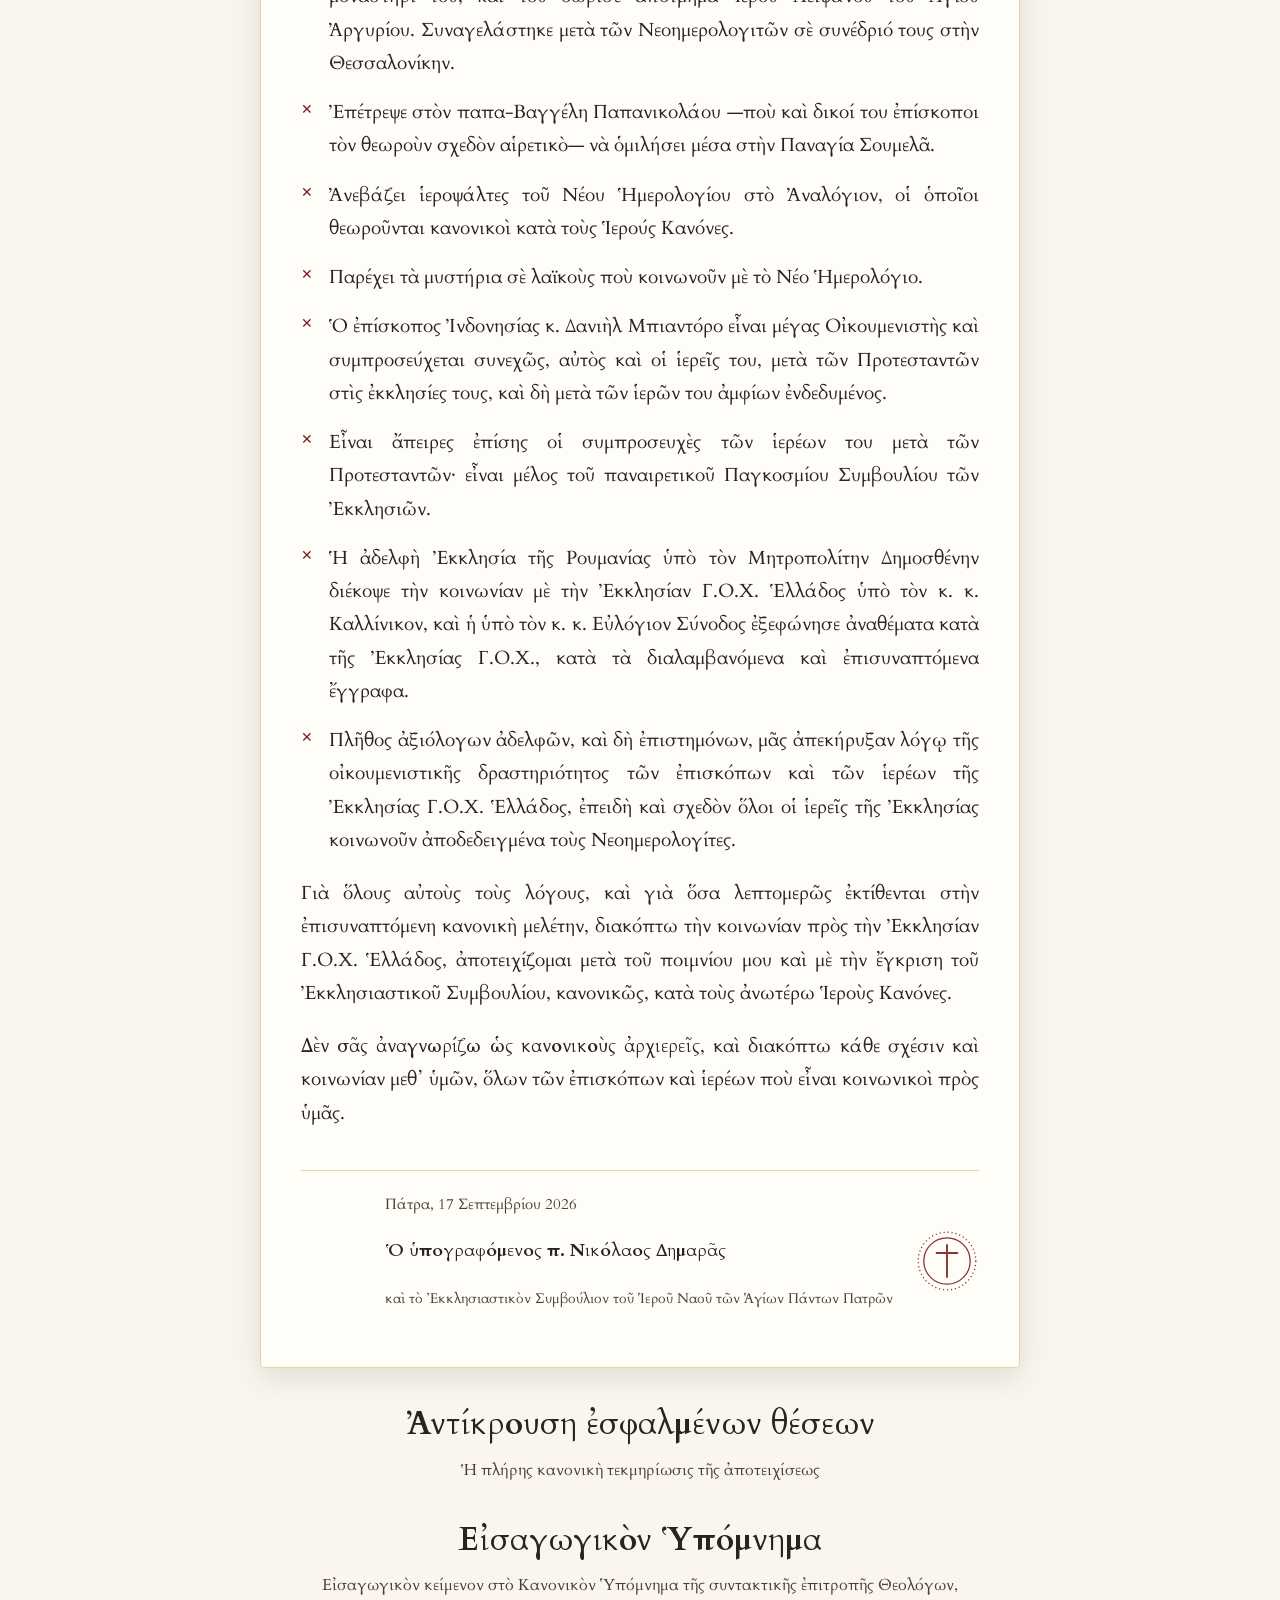
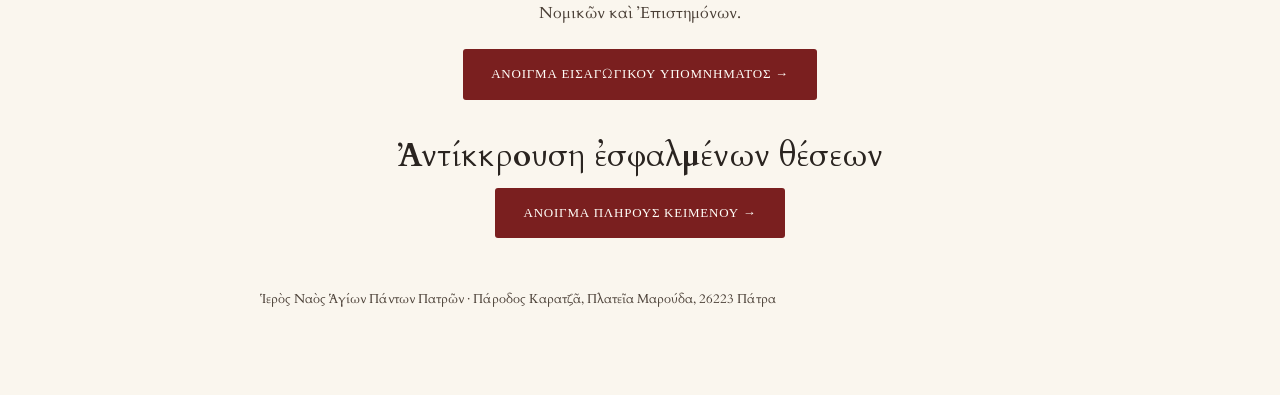
==== commit 28bc1e8d: "Auto-update: 2026-11-24 07:04:41" ====
--- a/index.html
+++ b/index.html
@@ -466,6 +466,14 @@
     <h2 id="apot-pages-title">Ἀντίκρουση ἐσφαλμένων θέσεων</h2>
     <p>Ἡ πλήρης κανονικὴ τεκμηρίωσις τῆς ἀποτειχίσεως </p>
 
+  <section class="attachment" id="eisagogikon" aria-labelledby="eisagogikon-title">
+    <h2 id="eisagogikon-title">Εἰσαγωγικὸν Ὑπόμνημα</h2>
+    <p>Εἰσαγωγικὸν κείμενον στὸ Κανονικὸν Ὑπόμνημα τῆς συντακτικῆς ἐπιτροπῆς Θεολόγων, Νομικῶν καὶ Ἐπιστημόνων.</p>
+    <div class="attachment-actions">
+      <a class="attachment-link" href="eisagogikon/index.html">Ἄνοιγμα Εἰσαγωγικοῦ Ὑπομνήματος →</a>
+    </div>
+  </section>
+
   <section class="attachment" id="antikkrousi-website" aria-labelledby="antikkrousi-website-title">
     <h2 id="antikkrousi-website-title">Ἀντίκκρουση ἐσφαλμένων θέσεων </h2>
     <div class="attachment-actions">
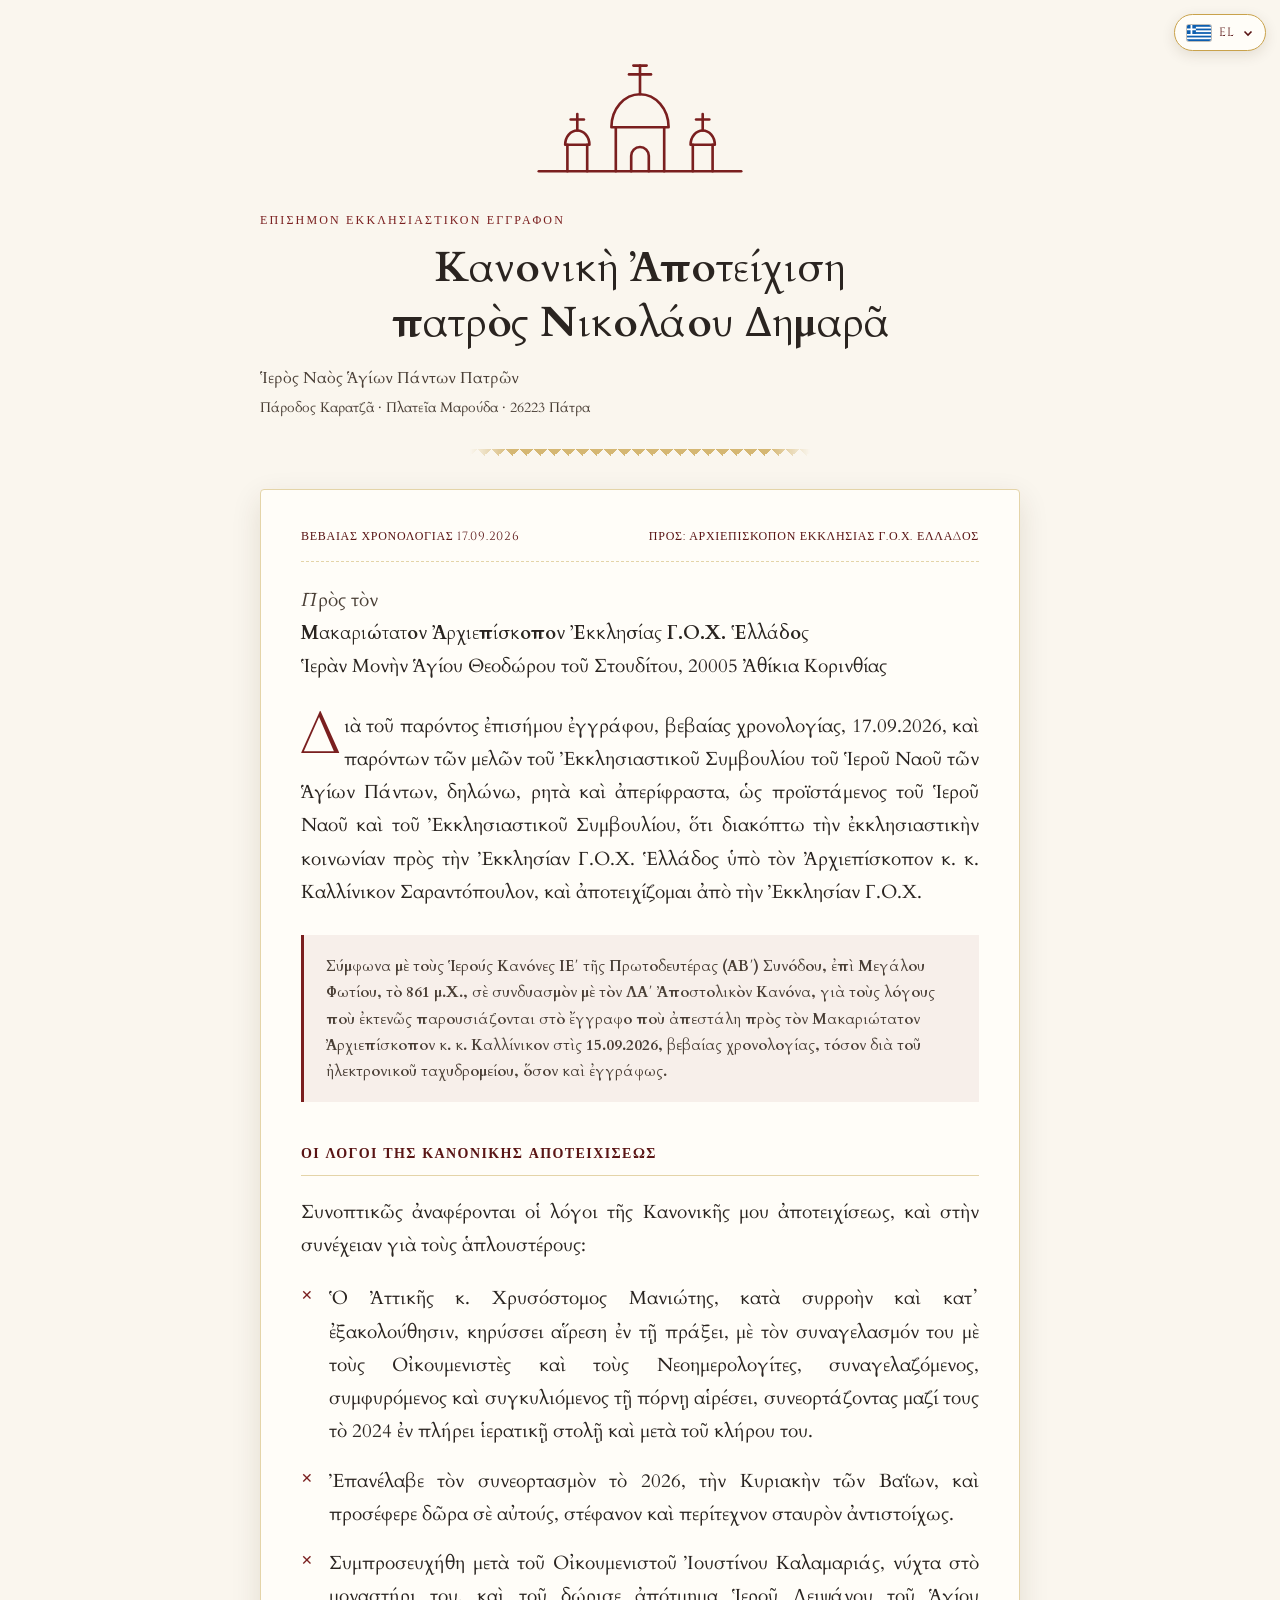
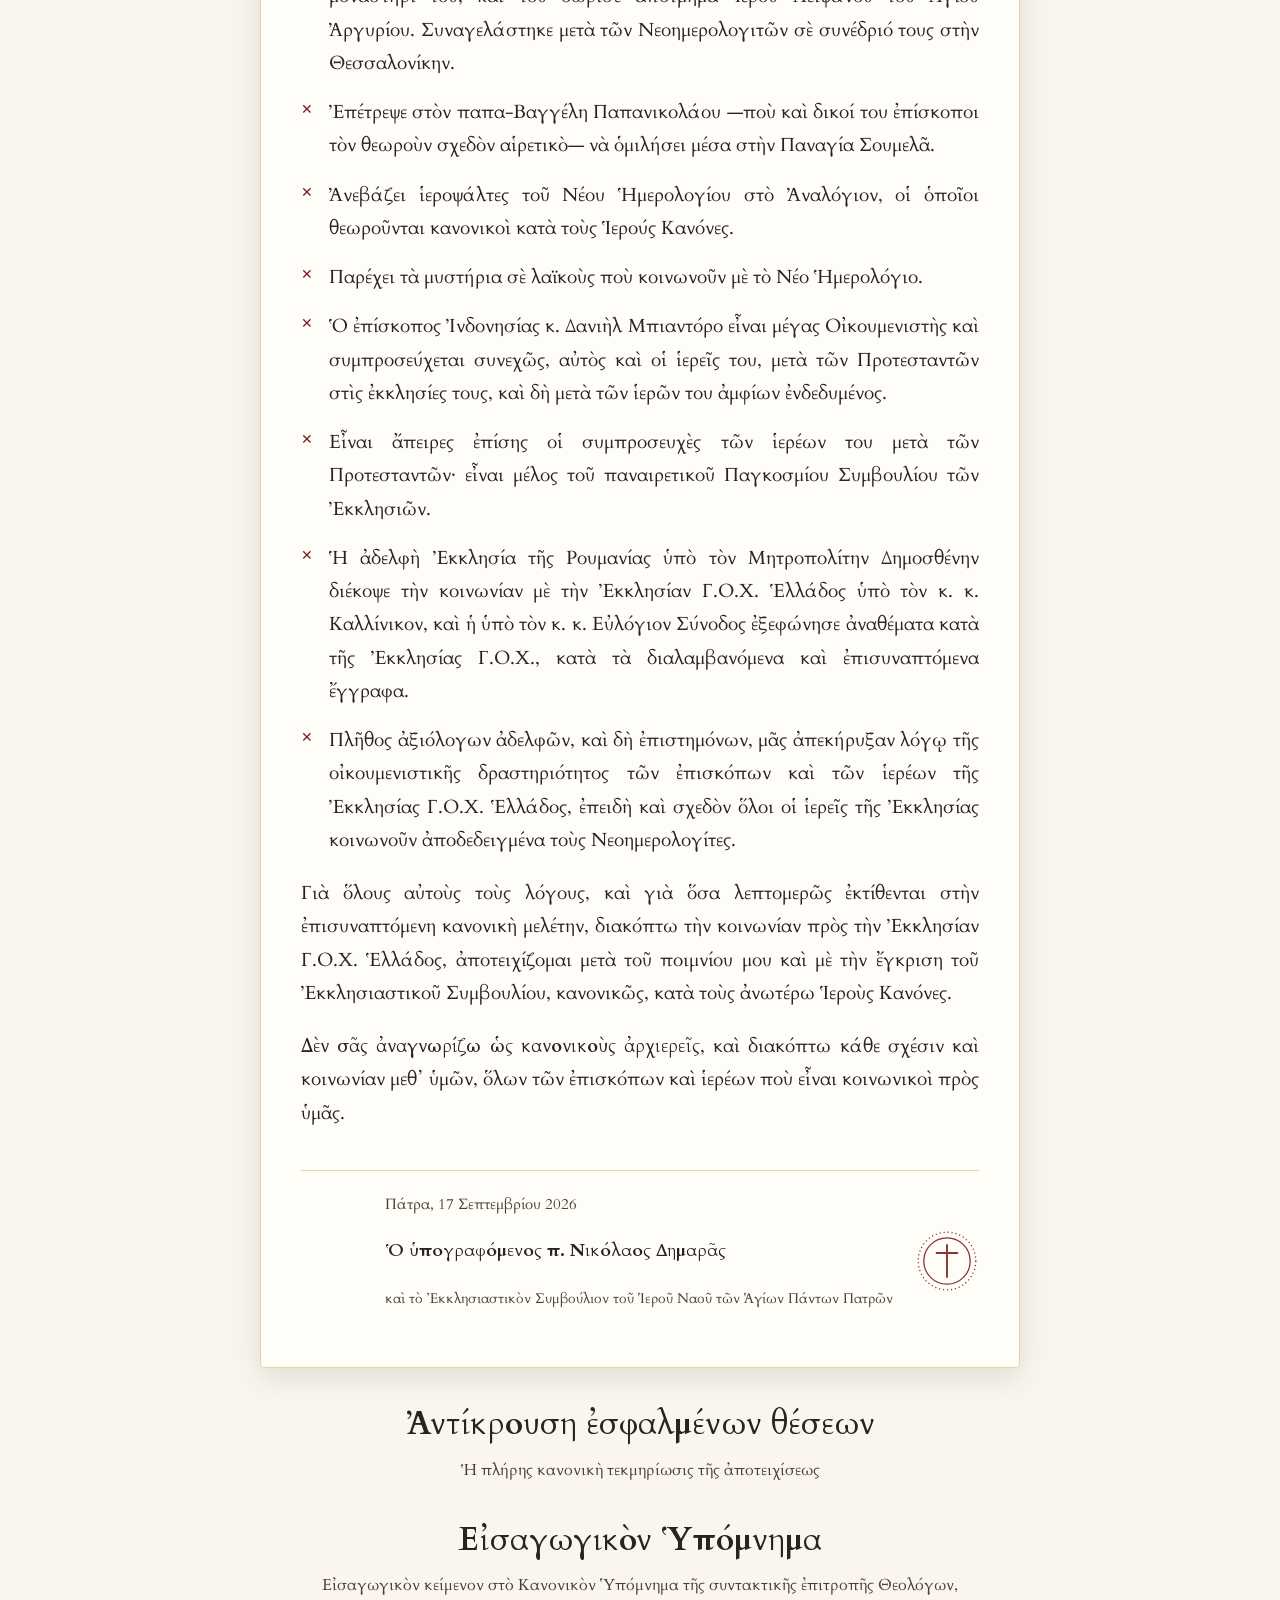
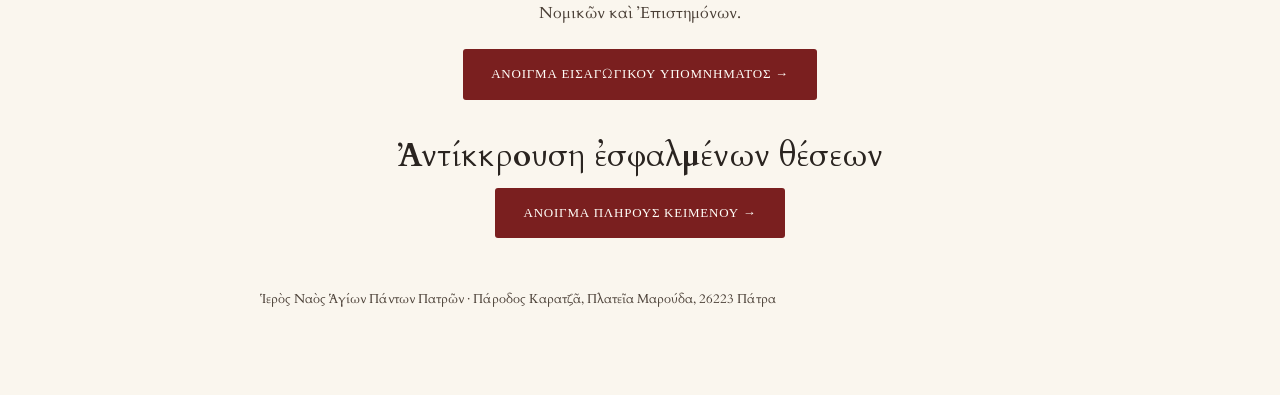
==== commit 5825c041: "Add EL/EN language switcher and English translation to index, antikkrousi-website and eisagogikon Co" ====
--- a/index.html
+++ b/index.html
@@ -363,9 +363,73 @@
     .doc-panel { box-shadow: none; border: none; }
     .attachment { display: none; }
   }
+
+  /* ---- Language switcher ---- */
+  .lang-switch { position: fixed; top: 14px; right: 14px; z-index: 50; font-family: 'Cinzel', serif; }
+  .lang-btn {
+    display: inline-flex; align-items: center; gap: 8px;
+    background: var(--paper-panel); color: var(--accent-dark);
+    border: 1px solid var(--rule); border-radius: 999px;
+    padding: 7px 12px; font: inherit; font-size: 12px; letter-spacing: 0.08em;
+    cursor: pointer; box-shadow: 0 4px 14px var(--shadow);
+  }
+  .lang-btn:hover, .lang-btn[aria-expanded="true"] { background: rgba(201,162,75,0.15); }
+  .lang-btn:focus-visible, .lang-menu button:focus-visible { outline: 2px solid var(--accent); outline-offset: 2px; }
+  .lang-btn .chev { width: 10px; height: 10px; transition: transform .15s ease; }
+  .lang-btn[aria-expanded="true"] .chev { transform: rotate(180deg); }
+  .flag { width: 24px; height: 16px; border-radius: 2px; box-shadow: 0 0 0 1px rgba(0,0,0,0.25); flex-shrink: 0; display: block; }
+  .lang-menu {
+    position: absolute; right: 0; top: calc(100% + 6px); min-width: 160px;
+    margin: 0; padding: 4px; list-style: none;
+    background: var(--paper-panel); border: 1px solid var(--rule-soft);
+    border-radius: 6px; box-shadow: 0 10px 28px var(--shadow);
+  }
+  .lang-menu[hidden] { display: none; }
+  .lang-menu button {
+    display: flex; align-items: center; gap: 10px; width: 100%;
+    background: none; border: 0; border-radius: 4px; padding: 8px 10px;
+    font: inherit; font-size: 13px; letter-spacing: 0.04em; color: var(--ink); cursor: pointer; text-align: left;
+  }
+  .lang-menu button:hover { background: rgba(201,162,75,0.15); }
+  .lang-menu button[aria-selected="true"] { color: var(--accent); font-weight: 700; }
+  @media print { .lang-switch { display: none; } }
 </style>
 </head>
 <body>
+
+<svg width="0" height="0" style="position:absolute" aria-hidden="true" focusable="false">
+  <defs>
+    <symbol id="flag-el" viewBox="0 0 27 18">
+      <rect width="27" height="18" fill="#0D5EAF"/>
+      <g fill="#fff">
+        <rect y="2" width="27" height="2"/><rect y="6" width="27" height="2"/>
+        <rect y="10" width="27" height="2"/><rect y="14" width="27" height="2"/>
+      </g>
+      <rect width="10" height="10" fill="#0D5EAF"/>
+      <path d="M4,0h2v10h-2z M0,4h10v2h-10z" fill="#fff"/>
+    </symbol>
+    <symbol id="flag-en" viewBox="0 0 60 40" preserveAspectRatio="none">
+      <clipPath id="uk-c"><path d="M30,20h30v20zv20h-30zh-30v-20zv-20h30z"/></clipPath>
+      <rect width="60" height="40" fill="#012169"/>
+      <path d="M0,0L60,40M60,0L0,40" stroke="#fff" stroke-width="7"/>
+      <path d="M0,0L60,40M60,0L0,40" clip-path="url(#uk-c)" stroke="#C8102E" stroke-width="4"/>
+      <path d="M30,0v40M0,20h60" stroke="#fff" stroke-width="12"/>
+      <path d="M30,0v40M0,20h60" stroke="#C8102E" stroke-width="7"/>
+    </symbol>
+  </defs>
+</svg>
+
+<div class="lang-switch" id="lang-switch">
+  <button type="button" class="lang-btn" id="lang-btn" aria-haspopup="listbox" aria-expanded="false" aria-controls="lang-menu" aria-label="Γλώσσα / Language">
+    <svg class="flag" id="lang-flag" aria-hidden="true"><use href="#flag-el"/></svg>
+    <span id="lang-code">EL</span>
+    <svg class="chev" viewBox="0 0 10 10" fill="none" stroke="currentColor" stroke-width="1.6" aria-hidden="true"><path d="M1.5,3.5 L5,7 L8.5,3.5"/></svg>
+  </button>
+  <ul class="lang-menu" id="lang-menu" role="listbox" aria-label="Γλώσσα / Language" hidden>
+    <li role="presentation"><button type="button" role="option" data-lang="el" aria-selected="true"><svg class="flag" aria-hidden="true"><use href="#flag-el"/></svg>Ελληνικά</button></li>
+    <li role="presentation"><button type="button" role="option" data-lang="en" aria-selected="false"><svg class="flag" aria-hidden="true"><use href="#flag-en"/></svg>English</button></li>
+  </ul>
+</div>
 
 <div class="hero" aria-hidden="true">
   <svg viewBox="0 0 200 130" fill="none" stroke="currentColor" stroke-width="2.4" stroke-linecap="round" stroke-linejoin="round">
@@ -398,60 +462,60 @@
 </div>
 
 <header>
-  <p class="kicker">Ἐπίσημον Ἐκκλησιαστικὸν Ἔγγραφον</p>
-  <h1>Κανονικὴ Ἀποτείχιση<br>πατρὸς Νικολάου Δημαρᾶ</h1>
-  <p class="parish">Ἱερὸς Ναὸς Ἁγίων Πάντων Πατρῶν</p>
-  <p class="address">Πάροδος Καρατζᾶ · Πλατεῖα Μαρούδα · 26223 Πάτρα</p>
+  <p class="kicker" data-i18n="kicker">Ἐπίσημον Ἐκκλησιαστικὸν Ἔγγραφον</p>
+  <h1 data-i18n="title">Κανονικὴ Ἀποτείχιση<br>πατρὸς Νικολάου Δημαρᾶ</h1>
+  <p class="parish" data-i18n="parish">Ἱερὸς Ναὸς Ἁγίων Πάντων Πατρῶν</p>
+  <p class="address" data-i18n="address">Πάροδος Καρατζᾶ · Πλατεῖα Μαρούδα · 26223 Πάτρα</p>
   <div class="divider"></div>
 </header>
 
 <main>
   <div class="doc-panel">
     <div class="doc-meta">
-      <span>Βεβαίας χρονολογίας 17.09.2026</span>
-      <span>Πρὸς: Ἀρχιεπίσκοπον Ἐκκλησίας Γ.Ο.Χ. Ἑλλάδος</span>
+      <span data-i18n="meta_date">Βεβαίας χρονολογίας 17.09.2026</span>
+      <span data-i18n="meta_to">Πρὸς: Ἀρχιεπίσκοπον Ἐκκλησίας Γ.Ο.Χ. Ἑλλάδος</span>
     </div>
 
-    <p class="recipient">
+    <p class="recipient" data-i18n="recipient">
       <span class="salutation">Πρὸς τὸν</span><br>
       <strong>Μακαριώτατον Ἀρχιεπίσκοπον Ἐκκλησίας Γ.Ο.Χ. Ἑλλάδος</strong><br>
       Ἱερὰν Μονὴν Ἁγίου Θεοδώρου τοῦ Στουδίτου, 20005 Ἀθίκια Κορινθίας
     </p>
 
-    <p class="drop-cap">
+    <p class="drop-cap" data-i18n="intro">
       Διὰ τοῦ παρόντος ἐπισήμου ἐγγράφου, βεβαίας χρονολογίας, 17.09.2026, καὶ παρόντων τῶν μελῶν τοῦ Ἐκκλησιαστικοῦ Συμβουλίου τοῦ Ἱεροῦ Ναοῦ τῶν Ἁγίων Πάντων, δηλώνω, ρητὰ καὶ ἀπερίφραστα, ὡς προϊστάμενος τοῦ Ἱεροῦ Ναοῦ καὶ τοῦ Ἐκκλησιαστικοῦ Συμβουλίου, ὅτι διακόπτω τὴν ἐκκλησιαστικὴν κοινωνίαν πρὸς τὴν Ἐκκλησίαν Γ.Ο.Χ. Ἑλλάδος ὑπὸ τὸν Ἀρχιεπίσκοπον κ. κ. Καλλίνικον Σαραντόπουλον, καὶ ἀποτειχίζομαι ἀπὸ τὴν Ἐκκλησίαν Γ.Ο.Χ.
     </p>
 
-    <div class="declaration canons">
+    <div class="declaration canons" data-i18n="canons">
       Σύμφωνα μὲ τοὺς Ἱερούς Κανόνες ΙΕ΄ τῆς Πρωτοδευτέρας (ΑΒ΄) Συνόδου, ἐπὶ Μεγάλου Φωτίου, τὸ 861 μ.Χ., σὲ συνδυασμὸν μὲ τὸν ΛΑ΄ Ἀποστολικὸν Κανόνα, γιὰ τοὺς λόγους ποὺ ἐκτενῶς παρουσιάζονται στὸ ἔγγραφο ποὺ ἀπεστάλη πρὸς τὸν Μακαριώτατον Ἀρχιεπίσκοπον κ. κ. Καλλίνικον στὶς 15.09.2026, βεβαίας χρονολογίας, τόσον διὰ τοῦ ἠλεκτρονικοῦ ταχυδρομείου, ὅσον καὶ ἐγγράφως.
     </div>
 
-    <h2 class="section">Οἱ λόγοι τῆς κανονικῆς ἀποτειχίσεως</h2>
-
-    <p>Συνοπτικῶς ἀναφέρονται οἱ λόγοι τῆς Κανονικῆς μου ἀποτειχίσεως, καὶ στὴν συνέχειαν γιὰ τοὺς ἁπλουστέρους:</p>
+    <h2 class="section" data-i18n="reasons_h">Οἱ λόγοι τῆς κανονικῆς ἀποτειχίσεως</h2>
+
+    <p data-i18n="reasons_intro">Συνοπτικῶς ἀναφέρονται οἱ λόγοι τῆς Κανονικῆς μου ἀποτειχίσεως, καὶ στὴν συνέχειαν γιὰ τοὺς ἁπλουστέρους:</p>
 
     <ul class="reasons">
-      <li>Ὁ Ἀττικῆς κ. Χρυσόστομος Μανιώτης, κατὰ συρροὴν καὶ κατ᾿ ἐξακολούθησιν, κηρύσσει αἵρεση ἐν τῇ πράξει, μὲ τὸν συναγελασμόν του μὲ τοὺς Οἰκουμενιστὲς καὶ τοὺς Νεοημερολογίτες, συναγελαζόμενος, συμφυρόμενος καὶ συγκυλιόμενος τῇ πόρνῃ αἱρέσει, συνεορτάζοντας μαζί τους τὸ 2024 ἐν πλήρει ἱερατικῇ στολῇ καὶ μετὰ τοῦ κλήρου του.</li>
-      <li>Ἐπανέλαβε τὸν συνεορτασμὸν τὸ 2026, τὴν Κυριακὴν τῶν Βαΐων, καὶ προσέφερε δῶρα σὲ αὐτούς, στέφανον καὶ περίτεχνον σταυρὸν ἀντιστοίχως.</li>
-      <li>Συμπροσευχήθη μετὰ τοῦ Οἰκουμενιστοῦ Ἰουστίνου Καλαμαριάς, νύχτα στὸ μοναστήρι του, καὶ τοῦ δώρισε ἀπότμημα Ἱεροῦ Λειψάνου τοῦ Ἁγίου Ἀργυρίου. Συναγελάστηκε μετὰ τῶν Νεοημερολογιτῶν σὲ συνέδριό τους στὴν Θεσσαλονίκην.</li>
-      <li>Ἐπέτρεψε στὸν παπα-Βαγγέλη Παπανικολάου —ποὺ καὶ δικοί του ἐπίσκοποι τὸν θεωροὺν σχεδὸν αἱρετικὸ— νὰ ὁμιλήσει μέσα στὴν Παναγία Σουμελᾶ.</li>
-      <li>Ἀνεβάζει ἱεροψάλτες τοῦ Νέου Ἡμερολογίου στὸ Ἀναλόγιον, οἱ ὁποῖοι θεωροῦνται κανονικοὶ κατὰ τοὺς Ἱερούς Κανόνες.</li>
-      <li>Παρέχει τὰ μυστήρια σὲ λαϊκοὺς ποὺ κοινωνοῦν μὲ τὸ Νέο Ἡμερολόγιο.</li>
-      <li>Ὁ ἐπίσκοπος Ἰνδονησίας κ. Δανιὴλ Μπιαντόρο εἶναι μέγας Οἰκουμενιστὴς καὶ συμπροσεύχεται συνεχῶς, αὐτὸς καὶ οἱ ἱερεῖς του, μετὰ τῶν Προτεσταντῶν στὶς ἐκκλησίες τους, καὶ δὴ μετὰ τῶν ἱερῶν του ἀμφίων ἐνδεδυμένος.</li>
-      <li>Εἶναι ἄπειρες ἐπίσης οἱ συμπροσευχὲς τῶν ἱερέων του μετὰ τῶν Προτεσταντῶν· εἶναι μέλος τοῦ παναιρετικοῦ Παγκοσμίου Συμβουλίου τῶν Ἐκκλησιῶν.</li>
-      <li>Ἡ ἀδελφὴ Ἐκκλησία τῆς Ρουμανίας ὑπὸ τὸν Μητροπολίτην Δημοσθένην διέκοψε τὴν κοινωνίαν μὲ τὴν Ἐκκλησίαν Γ.Ο.Χ. Ἑλλάδος ὑπὸ τὸν κ. κ. Καλλίνικον, καὶ ἡ ὑπὸ τὸν κ. κ. Εὐλόγιον Σύνοδος ἐξεφώνησε ἀναθέματα κατὰ τῆς Ἐκκλησίας Γ.Ο.Χ., κατὰ τὰ διαλαμβανόμενα καὶ ἐπισυναπτόμενα ἔγγραφα.</li>
-      <li>Πλῆθος ἀξιόλογων ἀδελφῶν, καὶ δὴ ἐπιστημόνων, μᾶς ἀπεκήρυξαν λόγῳ τῆς οἰκουμενιστικῆς δραστηριότητος τῶν ἐπισκόπων καὶ τῶν ἱερέων τῆς Ἐκκλησίας Γ.Ο.Χ. Ἑλλάδος, ἐπειδὴ καὶ σχεδὸν ὅλοι οἱ ἱερεῖς τῆς Ἐκκλησίας κοινωνοῦν ἀποδεδειγμένα τοὺς Νεοημερολογίτες.</li>
+      <li data-i18n="r1">Ὁ Ἀττικῆς κ. Χρυσόστομος Μανιώτης, κατὰ συρροὴν καὶ κατ᾿ ἐξακολούθησιν, κηρύσσει αἵρεση ἐν τῇ πράξει, μὲ τὸν συναγελασμόν του μὲ τοὺς Οἰκουμενιστὲς καὶ τοὺς Νεοημερολογίτες, συναγελαζόμενος, συμφυρόμενος καὶ συγκυλιόμενος τῇ πόρνῃ αἱρέσει, συνεορτάζοντας μαζί τους τὸ 2024 ἐν πλήρει ἱερατικῇ στολῇ καὶ μετὰ τοῦ κλήρου του.</li>
+      <li data-i18n="r2">Ἐπανέλαβε τὸν συνεορτασμὸν τὸ 2026, τὴν Κυριακὴν τῶν Βαΐων, καὶ προσέφερε δῶρα σὲ αὐτούς, στέφανον καὶ περίτεχνον σταυρὸν ἀντιστοίχως.</li>
+      <li data-i18n="r3">Συμπροσευχήθη μετὰ τοῦ Οἰκουμενιστοῦ Ἰουστίνου Καλαμαριάς, νύχτα στὸ μοναστήρι του, καὶ τοῦ δώρισε ἀπότμημα Ἱεροῦ Λειψάνου τοῦ Ἁγίου Ἀργυρίου. Συναγελάστηκε μετὰ τῶν Νεοημερολογιτῶν σὲ συνέδριό τους στὴν Θεσσαλονίκην.</li>
+      <li data-i18n="r4">Ἐπέτρεψε στὸν παπα-Βαγγέλη Παπανικολάου —ποὺ καὶ δικοί του ἐπίσκοποι τὸν θεωροὺν σχεδὸν αἱρετικὸ— νὰ ὁμιλήσει μέσα στὴν Παναγία Σουμελᾶ.</li>
+      <li data-i18n="r5">Ἀνεβάζει ἱεροψάλτες τοῦ Νέου Ἡμερολογίου στὸ Ἀναλόγιον, οἱ ὁποῖοι θεωροῦνται κανονικοὶ κατὰ τοὺς Ἱερούς Κανόνες.</li>
+      <li data-i18n="r6">Παρέχει τὰ μυστήρια σὲ λαϊκοὺς ποὺ κοινωνοῦν μὲ τὸ Νέο Ἡμερολόγιο.</li>
+      <li data-i18n="r7">Ὁ ἐπίσκοπος Ἰνδονησίας κ. Δανιὴλ Μπιαντόρο εἶναι μέγας Οἰκουμενιστὴς καὶ συμπροσεύχεται συνεχῶς, αὐτὸς καὶ οἱ ἱερεῖς του, μετὰ τῶν Προτεσταντῶν στὶς ἐκκλησίες τους, καὶ δὴ μετὰ τῶν ἱερῶν του ἀμφίων ἐνδεδυμένος.</li>
+      <li data-i18n="r8">Εἶναι ἄπειρες ἐπίσης οἱ συμπροσευχὲς τῶν ἱερέων του μετὰ τῶν Προτεσταντῶν· εἶναι μέλος τοῦ παναιρετικοῦ Παγκοσμίου Συμβουλίου τῶν Ἐκκλησιῶν.</li>
+      <li data-i18n="r9">Ἡ ἀδελφὴ Ἐκκλησία τῆς Ρουμανίας ὑπὸ τὸν Μητροπολίτην Δημοσθένην διέκοψε τὴν κοινωνίαν μὲ τὴν Ἐκκλησίαν Γ.Ο.Χ. Ἑλλάδος ὑπὸ τὸν κ. κ. Καλλίνικον, καὶ ἡ ὑπὸ τὸν κ. κ. Εὐλόγιον Σύνοδος ἐξεφώνησε ἀναθέματα κατὰ τῆς Ἐκκλησίας Γ.Ο.Χ., κατὰ τὰ διαλαμβανόμενα καὶ ἐπισυναπτόμενα ἔγγραφα.</li>
+      <li data-i18n="r10">Πλῆθος ἀξιόλογων ἀδελφῶν, καὶ δὴ ἐπιστημόνων, μᾶς ἀπεκήρυξαν λόγῳ τῆς οἰκουμενιστικῆς δραστηριότητος τῶν ἐπισκόπων καὶ τῶν ἱερέων τῆς Ἐκκλησίας Γ.Ο.Χ. Ἑλλάδος, ἐπειδὴ καὶ σχεδὸν ὅλοι οἱ ἱερεῖς τῆς Ἐκκλησίας κοινωνοῦν ἀποδεδειγμένα τοὺς Νεοημερολογίτες.</li>
     </ul>
 
-    <p>Γιὰ ὅλους αὐτοὺς τοὺς λόγους, καὶ γιὰ ὅσα λεπτομερῶς ἐκτίθενται στὴν ἐπισυναπτόμενη κανονικὴ μελέτην, διακόπτω τὴν κοινωνίαν πρὸς τὴν Ἐκκλησίαν Γ.Ο.Χ. Ἑλλάδος, ἀποτειχίζομαι μετὰ τοῦ ποιμνίου μου καὶ μὲ τὴν ἔγκριση τοῦ Ἐκκλησιαστικοῦ Συμβουλίου, κανονικῶς, κατὰ τοὺς ἀνωτέρω Ἱεροὺς Κανόνες.</p>
-
-    <p><strong>Δὲν σᾶς ἀναγνωρίζω ὡς κανονικοὺς ἀρχιερεῖς</strong>, καὶ διακόπτω κάθε σχέσιν καὶ κοινωνίαν μεθ᾿ ὑμῶν, ὅλων τῶν ἐπισκόπων καὶ ἱερέων ποὺ εἶναι κοινωνικοὶ πρὸς ὑμᾶς.</p>
+    <p data-i18n="closing1">Γιὰ ὅλους αὐτοὺς τοὺς λόγους, καὶ γιὰ ὅσα λεπτομερῶς ἐκτίθενται στὴν ἐπισυναπτόμενη κανονικὴ μελέτην, διακόπτω τὴν κοινωνίαν πρὸς τὴν Ἐκκλησίαν Γ.Ο.Χ. Ἑλλάδος, ἀποτειχίζομαι μετὰ τοῦ ποιμνίου μου καὶ μὲ τὴν ἔγκριση τοῦ Ἐκκλησιαστικοῦ Συμβουλίου, κανονικῶς, κατὰ τοὺς ἀνωτέρω Ἱεροὺς Κανόνες.</p>
+
+    <p data-i18n="closing2"><strong>Δὲν σᾶς ἀναγνωρίζω ὡς κανονικοὺς ἀρχιερεῖς</strong>, καὶ διακόπτω κάθε σχέσιν καὶ κοινωνίαν μεθ᾿ ὑμῶν, ὅλων τῶν ἐπισκόπων καὶ ἱερέων ποὺ εἶναι κοινωνικοὶ πρὸς ὑμᾶς.</p>
 
     <div class="signature">
       <div>
-        <p class="place-date">Πάτρα, 17 Σεπτεμβρίου 2026</p>
-        <p class="names">Ὁ ὑπογραφόμενος π. Νικόλαος Δημαρᾶς</p>
-        <p class="title2">καὶ τὸ Ἐκκλησιαστικὸν Συμβούλιον τοῦ Ἱεροῦ Ναοῦ τῶν Ἁγίων Πάντων Πατρῶν</p>
+        <p class="place-date" data-i18n="place_date">Πάτρα, 17 Σεπτεμβρίου 2026</p>
+        <p class="names" data-i18n="names">Ὁ ὑπογραφόμενος π. Νικόλαος Δημαρᾶς</p>
+        <p class="title2" data-i18n="title2">καὶ τὸ Ἐκκλησιαστικὸν Συμβούλιον τοῦ Ἱεροῦ Ναοῦ τῶν Ἁγίων Πάντων Πατρῶν</p>
       </div>
       <svg class="seal" viewBox="0 0 80 80" fill="none" stroke="currentColor" aria-hidden="true">
         <circle cx="40" cy="40" r="36" stroke-width="1.6" stroke-dasharray="1.5 3.5"/>
@@ -463,28 +527,122 @@
   </div>
 
   <section class="attachment" id="apot-pages" aria-labelledby="apot-pages-title">
-    <h2 id="apot-pages-title">Ἀντίκρουση ἐσφαλμένων θέσεων</h2>
-    <p>Ἡ πλήρης κανονικὴ τεκμηρίωσις τῆς ἀποτειχίσεως </p>
+    <h2 id="apot-pages-title" data-i18n="apot_h">Ἀντίκρουση ἐσφαλμένων θέσεων</h2>
+    <p data-i18n="apot_p">Ἡ πλήρης κανονικὴ τεκμηρίωσις τῆς ἀποτειχίσεως </p>
 
   <section class="attachment" id="eisagogikon" aria-labelledby="eisagogikon-title">
-    <h2 id="eisagogikon-title">Εἰσαγωγικὸν Ὑπόμνημα</h2>
-    <p>Εἰσαγωγικὸν κείμενον στὸ Κανονικὸν Ὑπόμνημα τῆς συντακτικῆς ἐπιτροπῆς Θεολόγων, Νομικῶν καὶ Ἐπιστημόνων.</p>
+    <h2 id="eisagogikon-title" data-i18n="eis_h">Εἰσαγωγικὸν Ὑπόμνημα</h2>
+    <p data-i18n="eis_p">Εἰσαγωγικὸν κείμενον στὸ Κανονικὸν Ὑπόμνημα τῆς συντακτικῆς ἐπιτροπῆς Θεολόγων, Νομικῶν καὶ Ἐπιστημόνων.</p>
     <div class="attachment-actions">
-      <a class="attachment-link" href="eisagogikon/index.html">Ἄνοιγμα Εἰσαγωγικοῦ Ὑπομνήματος →</a>
+      <a class="attachment-link" href="eisagogikon/index.html" data-i18n="eis_a">Ἄνοιγμα Εἰσαγωγικοῦ Ὑπομνήματος →</a>
     </div>
   </section>
 
   <section class="attachment" id="antikkrousi-website" aria-labelledby="antikkrousi-website-title">
-    <h2 id="antikkrousi-website-title">Ἀντίκκρουση ἐσφαλμένων θέσεων </h2>
+    <h2 id="antikkrousi-website-title" data-i18n="ant_h">Ἀντίκκρουση ἐσφαλμένων θέσεων </h2>
     <div class="attachment-actions">
-      <a class="attachment-link" href="antikkrousi-website/index.html">Ἄνοιγμα πλήρους κειμένου →</a>
+      <a class="attachment-link" href="antikkrousi-website/index.html" data-i18n="ant_a">Ἄνοιγμα πλήρους κειμένου →</a>
     </div>
   </section>
 
   <footer>
-    <p>Ἱερὸς Ναὸς Ἁγίων Πάντων Πατρῶν · Πάροδος Καρατζᾶ, Πλατεῖα Μαρούδα, 26223 Πάτρα</p>
+    <p data-i18n="footer">Ἱερὸς Ναὸς Ἁγίων Πάντων Πατρῶν · Πάροδος Καρατζᾶ, Πλατεῖα Μαρούδα, 26223 Πάτρα</p>
   </footer>
 </main>
 
+
+<script>
+(function () {
+  var KEY = 'orthway-lang';
+  var EN = {
+  "kicker": "Official Ecclesiastical Document",
+  "title": "Canonical Walling-Off (<i>Apoteichisis</i>)<br>of Father Nicholas Dimaras",
+  "parish": "Holy Church of All Saints, Patras",
+  "address": "Karatzas Side Street · Maroudas Square · 26223 Patras",
+  "meta_date": "Dated with certainty 17.09.2026",
+  "meta_to": "To: The Archbishop of the Church of the G.O.C. of Greece",
+  "recipient": "<span class=\"salutation\">To</span><br>\n      <strong>His Beatitude the Archbishop of the Church of the G.O.C. of Greece</strong><br>\n      Holy Monastery of Saint Theodore the Studite, 20005 Athikia, Corinthia",
+  "intro": "By means of this official document, of certain date, 17.09.2026, and in the presence of the members of the Parish Council of the Holy Church of All Saints, I declare, expressly and unequivocally, as the head of the Holy Church and of the Parish Council, that I cease ecclesiastical communion with the Church of the G.O.C. of Greece under Archbishop Kallinikos Sarantopoulos, and I wall myself off (<i>apoteichizomai</i>) from the Church of the G.O.C.",
+  "canons": "In accordance with the Holy Canons, Canon 15 of the First-Second (Protodeutera) Synod, held under Photios the Great in 861 AD, in combination with Apostolic Canon 31, for the reasons set out at length in the document sent to His Beatitude Archbishop Kallinikos on 15.09.2026, of certain date, both by electronic mail and in writing.",
+  "reasons_h": "The Reasons for the Canonical Walling-Off",
+  "reasons_intro": "The reasons for my Canonical walling-off are stated briefly below, and then for the more simple-minded:",
+  "r1": "Chrysostomos Maniotis, Bishop of Attica, repeatedly and continually preaches heresy in practice, by fraternizing with the Ecumenists and the New Calendarists, consorting and mingling with the harlot heresy, having celebrated together with them in 2024, in full priestly vestments and together with his clergy.",
+  "r2": "He repeated the joint celebration in 2026, on Palm Sunday, and offered them gifts, a wreath and an ornate cross respectively.",
+  "r3": "He prayed together with the Ecumenist Justin of Kalamaria, by night in his monastery, and gave him a fragment of the Holy Relic of Saint Argyrios. He fraternized with the New Calendarists at a conference of theirs in Thessaloniki.",
+  "r4": "He allowed Fr. Evangelos Papanikolaou —whom even his own bishops regard as almost a heretic— to speak inside the Panagia Soumela.",
+  "r5": "He brings New Calendar chanters up to the chanter’s stand (<i>analogion</i>), who are regarded as canonical according to the Holy Canons.",
+  "r6": "He provides the sacraments to laypeople who are in communion with the New Calendar.",
+  "r7": "The Bishop of Indonesia, Daniel Biantoro, is a great Ecumenist and continually prays together, he and his priests, with the Protestants in their churches, and indeed while clothed in his sacred vestments.",
+  "r8": "The joint prayers of his priests with the Protestants are likewise countless; he is a member of the thoroughly heretical World Council of Churches.",
+  "r9": "The sister Church of Romania, under Metropolitan Demosthenes, broke communion with the Church of the G.O.C. of Greece under Kallinikos, and the Synod under Eulogios pronounced anathemas against the Church of the G.O.C., as set out in the documents included and attached.",
+  "r10": "A multitude of worthy brethren, and in particular scholars, have rejected us because of the Ecumenist activity of the bishops and priests of the Church of the G.O.C. of Greece, since almost all the priests of the Church are demonstrably in communion with the New Calendarists.",
+  "closing1": "For all these reasons, and for what is set out in detail in the attached canonical study, I cease communion with the Church of the G.O.C. of Greece, and I wall myself off together with my flock and with the approval of the Parish Council, canonically, in accordance with the aforementioned Holy Canons.",
+  "closing2": "<strong>I do not recognize you as canonical hierarchs</strong>, and I break off every relationship and communion with you, and with all the bishops and priests who are in communion with you.",
+  "place_date": "Patras, 17 September 2026",
+  "names": "The undersigned, Fr. Nicholas Dimaras",
+  "title2": "and the Parish Council of the Holy Church of All Saints, Patras",
+  "apot_h": "Refutation of Erroneous Positions",
+  "apot_p": "The complete canonical substantiation of the walling-off",
+  "eis_h": "Introductory Memorandum",
+  "eis_p": "Introductory text to the Canonical Memorandum of the drafting committee of Theologians, Jurists and Scholars.",
+  "eis_a": "Open the Introductory Memorandum →",
+  "ant_h": "Refutation of Erroneous Positions",
+  "ant_a": "Open the full text →",
+  "footer": "Holy Church of All Saints, Patras · Karatzas Side Street, Maroudas Square, 26223 Patras"
+};
+  var META = {"el": {"title": "Κανονική Ἀποτείχιση — Ἱερὸς Ναὸς Ἁγίων Πάντων Πατρῶν", "desc": "Ἐπίσημη δήλωση κανονικῆς ἀποτειχίσεως τοῦ π. Νικολάου Δημαρᾶ καὶ τοῦ Ἱεροῦ Ναοῦ Ἁγίων Πάντων Πατρῶν ἀπὸ τὴν Ἐκκλησία Γ.Ο.Χ. Ἑλλάδος."}, "en": {"title": "Canonical Walling-Off — Holy Church of All Saints, Patras", "desc": "Official declaration of the canonical walling-off of Fr. Nicholas Dimaras and the Holy Church of All Saints, Patras from the Church of the G.O.C. of Greece."}};
+  var nodes = Array.prototype.slice.call(document.querySelectorAll('[data-i18n]'));
+  var greek = {};
+  nodes.forEach(function (el) { greek[el.getAttribute('data-i18n')] = el.innerHTML; });
+
+  var btn = document.getElementById('lang-btn');
+  var menu = document.getElementById('lang-menu');
+  var flag = document.querySelector('#lang-flag use');
+  var code = document.getElementById('lang-code');
+  var descEl = document.querySelector('meta[name="description"]');
+
+  function get() { try { return localStorage.getItem(KEY); } catch (e) { return null; } }
+  function put(v) { try { localStorage.setItem(KEY, v); } catch (e) {} }
+
+  function apply(lang) {
+    var en = lang === 'en';
+    nodes.forEach(function (el) {
+      var k = el.getAttribute('data-i18n');
+      el.innerHTML = en ? EN[k] : greek[k];
+    });
+    document.documentElement.lang = lang;
+    document.title = META[lang].title;
+    if (descEl) descEl.setAttribute('content', META[lang].desc);
+    Array.prototype.forEach.call(document.querySelectorAll('a[href^="antikkrousi-website/"], a[href^="eisagogikon/"]'), function (a) {
+      a.setAttribute('href', a.getAttribute('href').replace(/\?lang=\w+$/, '') + (en ? '?lang=en' : ''));
+    });
+    flag.setAttribute('href', '#flag-' + lang);
+    code.textContent = lang.toUpperCase();
+    Array.prototype.forEach.call(menu.querySelectorAll('button'), function (b) {
+      b.setAttribute('aria-selected', b.getAttribute('data-lang') === lang ? 'true' : 'false');
+    });
+  }
+  function toggle(open) {
+    menu.hidden = !open;
+    btn.setAttribute('aria-expanded', open ? 'true' : 'false');
+  }
+
+  btn.addEventListener('click', function (e) { e.stopPropagation(); toggle(menu.hidden); });
+  menu.addEventListener('click', function (e) {
+    var b = e.target.closest('button[data-lang]');
+    if (!b) return;
+    var lang = b.getAttribute('data-lang');
+    put(lang); apply(lang); toggle(false); btn.focus();
+  });
+  document.addEventListener('click', function () { toggle(false); });
+  document.addEventListener('keydown', function (e) { if (e.key === 'Escape') { toggle(false); btn.focus(); } });
+
+  var q = (location.search.match(/[?&]lang=(el|en)/) || [])[1];
+  var initial = q || get();
+  if (initial !== 'el' && initial !== 'en') initial = 'el';
+  if (q) put(q);
+  if (initial !== 'el') apply(initial);
+})();
+</script>
 </body>
 </html>
